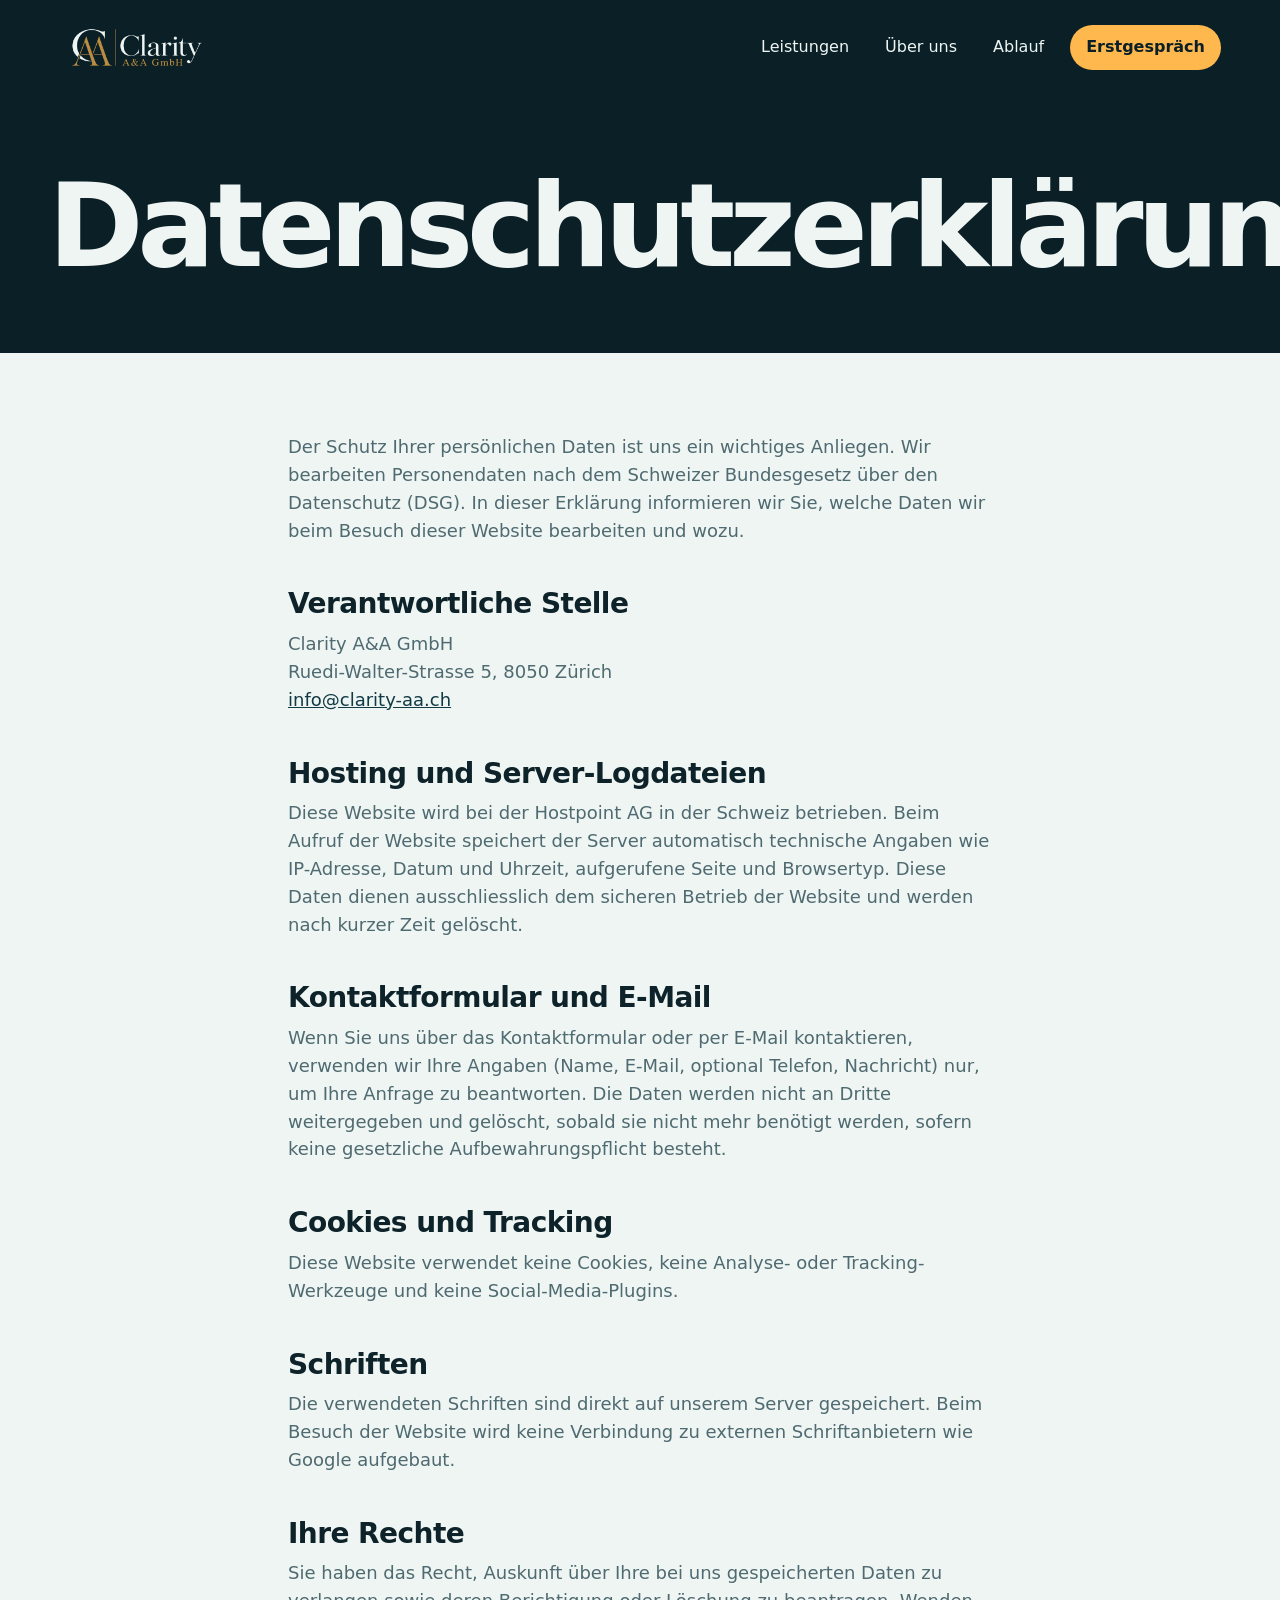
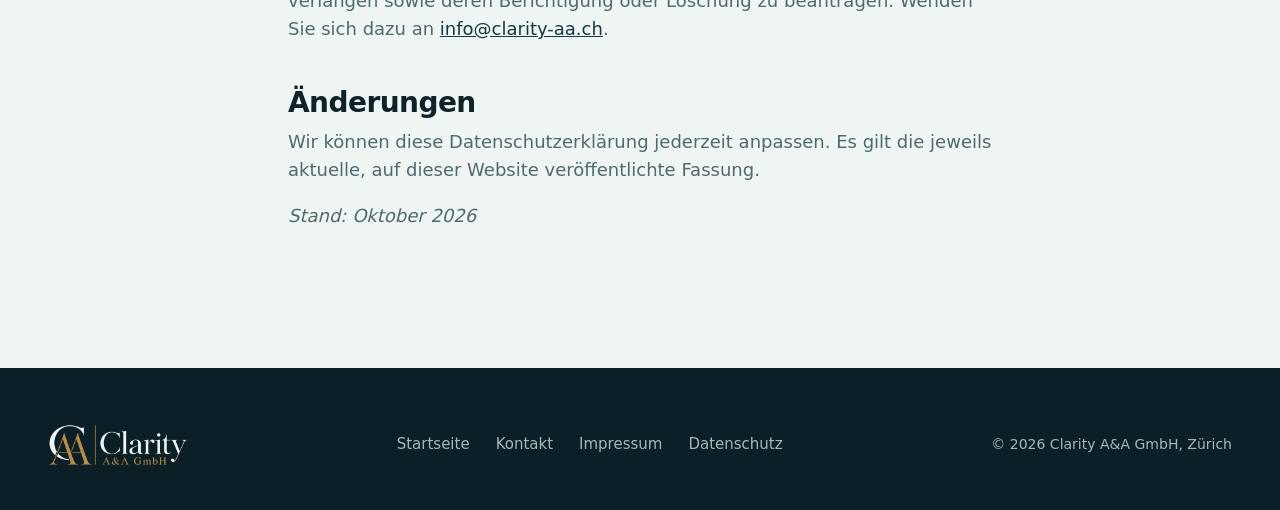
==== datenschutz.html @ 24b1e66f "Neues ausgefallenes Design: Tiefsee, Gletscher und Föhnlicht, Riesen-Schriftzug, Fokus-Scrollen Co-A" ====
<!doctype html>
<html lang="de-CH">
<head>
  <meta charset="utf-8">
  <meta name="viewport" content="width=device-width, initial-scale=1">
  <title>Datenschutz – Clarity A&amp;A GmbH</title>
  <meta name="robots" content="noindex">
  <link rel="icon" type="image/png" href="assets/favicon.png">
  <script>
    (function(){if('scrollRestoration' in history)history.scrollRestoration='manual';if(location.hash)return;
      var d=document.documentElement,user=false,until=Date.now()+9000;
      function top(){if(user||Date.now()>until)return;if(window.scrollY||window.scrollX){var b=d.style.scrollBehavior;d.style.scrollBehavior='auto';window.scrollTo(0,0);d.style.scrollBehavior=b;}}
      ['wheel','touchstart','keydown','pointerdown','mousedown'].forEach(function(e){addEventListener(e,function(){user=true;},{passive:true,capture:true});});
      addEventListener('scroll',top,{passive:true});addEventListener('DOMContentLoaded',top);addEventListener('load',top);addEventListener('pageshow',top);top();var iv=setInterval(function(){if(user||Date.now()>until)clearInterval(iv);else top();},120);})();
  </script>
  <link rel="stylesheet" href="styles.css?v=11">
</head>
<body>

<header class="site-header">
  <div class="header-bar">
    <a href="index.html" class="brand" aria-label="Clarity A&amp;A GmbH – zur Startseite">
      <img src="assets/logo-light.png" alt="Clarity A&amp;A GmbH" class="brand-light" width="900" height="269">
      <img src="assets/logo-dark.png" alt="" class="brand-dark" width="900" height="269" aria-hidden="true">
    </a>
    <nav id="nav" class="nav">
      <a href="index.html#leistungen">Leistungen</a>
      <a href="index.html#ueber-uns">Über uns</a>
      <a href="index.html#ablauf">Ablauf</a>
      <a href="index.html#kontakt" class="nav-cta">Erstgespräch</a>
    </nav>
    <button class="nav-toggle" aria-expanded="false" aria-controls="nav" aria-label="Menü öffnen"><span></span><span></span></button>
  </div>
</header>

<main>
  <section class="page-hero">
    <div class="wrap">
      <h1>Datenschutzerklärung</h1>
    </div>
  </section>

  <section class="legal">
    <div class="wrap">
      <p>Der Schutz Ihrer persönlichen Daten ist uns ein wichtiges Anliegen. Wir bearbeiten Personendaten nach dem Schweizer Bundesgesetz über den Datenschutz (DSG). In dieser Erklärung informieren wir Sie, welche Daten wir beim Besuch dieser Website bearbeiten und wozu.</p>

      <h2>Verantwortliche Stelle</h2>
      <p>
        Clarity A&amp;A GmbH<br>
        Ruedi-Walter-Strasse 5, 8050 Zürich<br>
        <a href="mailto:info@clarity-aa.ch">info@clarity-aa.ch</a>
      </p>

      <h2>Hosting und Server-Logdateien</h2>
      <p>Diese Website wird bei der Hostpoint AG in der Schweiz betrieben. Beim Aufruf der Website speichert der Server automatisch technische Angaben wie IP-Adresse, Datum und Uhrzeit, aufgerufene Seite und Browsertyp. Diese Daten dienen ausschliesslich dem sicheren Betrieb der Website und werden nach kurzer Zeit gelöscht.</p>

      <h2>Kontaktformular und E-Mail</h2>
      <p>Wenn Sie uns über das Kontaktformular oder per E-Mail kontaktieren, verwenden wir Ihre Angaben (Name, E-Mail, optional Telefon, Nachricht) nur, um Ihre Anfrage zu beantworten. Die Daten werden nicht an Dritte weitergegeben und gelöscht, sobald sie nicht mehr benötigt werden, sofern keine gesetzliche Aufbewahrungspflicht besteht.</p>

      <h2>Cookies und Tracking</h2>
      <p>Diese Website verwendet keine Cookies, keine Analyse- oder Tracking-Werkzeuge und keine Social-Media-Plugins.</p>

      <h2>Schriften</h2>
      <p>Die verwendeten Schriften sind direkt auf unserem Server gespeichert. Beim Besuch der Website wird keine Verbindung zu externen Schriftanbietern wie Google aufgebaut.</p>

      <h2>Ihre Rechte</h2>
      <p>Sie haben das Recht, Auskunft über Ihre bei uns gespeicherten Daten zu verlangen sowie deren Berichtigung oder Löschung zu beantragen. Wenden Sie sich dazu an <a href="mailto:info@clarity-aa.ch">info@clarity-aa.ch</a>.</p>

      <h2>Änderungen</h2>
      <p>Wir können diese Datenschutzerklärung jederzeit anpassen. Es gilt die jeweils aktuelle, auf dieser Website veröffentlichte Fassung.</p>
      <p><em>Stand: Oktober 2026</em></p>
    </div>
  </section>
</main>

<footer class="site-footer">
  <div class="wrap footer-inner">
    <img src="assets/logo-light.png" alt="Clarity A&amp;A GmbH" class="footer-logo" width="900" height="269" loading="lazy">
    <nav class="footer-nav">
      <a href="index.html">Startseite</a>
      <a href="index.html#kontakt">Kontakt</a>
      <a href="impressum.html">Impressum</a>
      <a href="datenschutz.html">Datenschutz</a>
    </nav>
    <p class="copyright">© <span id="year">2026</span> Clarity A&amp;A GmbH, Zürich</p>
  </div>
</footer>
<script src="script.js?v=11" defer></script>
</body>
</html>
---- styles.css ----
/* ============ Clarity A&A GmbH – „Aus Nebel wird Klarheit“ ============ */

@font-face {
  font-family: "Bricolage";
  src: url("assets/fonts/bricolage.woff2") format("woff2-variations"), url("assets/fonts/bricolage.woff2") format("woff2");
  font-weight: 200 800; font-stretch: 75% 100%; font-display: swap;
}

:root {
  --abyss: #0a1f26;     /* Seegrund */
  --petrol: #123a44;
  --glacier: #bee3da;   /* Gletscherwasser */
  --mist: #dcefea;
  --ice: #eef5f3;
  --amber: #ffb84d;     /* Föhnlicht */
  --ink: #0e2329;
  --muted: #4f6a70;
  --on-dark: #eef5f3;
  --on-dark-muted: #9fbcb8;
  --line-dark: rgba(190, 227, 218, .18);
  --line-light: rgba(14, 35, 41, .14);

  --font: "Bricolage", system-ui, -apple-system, "Segoe UI", Roboto, sans-serif;
  --wrap: 1280px;
  --gutter: clamp(18px, 4vw, 48px);
  --ease: cubic-bezier(.2,.7,.2,1);
}

*, *::before, *::after { box-sizing: border-box; }
html { scroll-behavior: smooth; -webkit-text-size-adjust: 100%; scroll-padding-top: 90px; }
body {
  margin: 0; font-family: var(--font); font-size: 18px; line-height: 1.55;
  font-variation-settings: "opsz" 18;
  color: var(--ink); background: var(--abyss);
  -webkit-font-smoothing: antialiased; overflow-x: hidden;
}
img { max-width: 100%; height: auto; display: block; }
a { color: inherit; }
h1, h2, h3 { margin: 0; font-weight: 600; letter-spacing: -0.035em; line-height: .98; font-variation-settings: "opsz" 96; }
p { margin: 0 0 1em; }
::selection { background: var(--amber); color: var(--abyss); }
:focus-visible { outline: 2px solid var(--amber); outline-offset: 3px; border-radius: 4px; }
.wrap { max-width: var(--wrap); margin: 0 auto; padding: 0 var(--gutter); }

/* ---------- Buttons ---------- */
.btn {
  display: inline-flex; align-items: center; justify-content: center;
  min-height: 54px; padding: 0 28px;
  font: 600 17px/1 var(--font); letter-spacing: -0.01em;
  text-decoration: none; white-space: nowrap;
  border: 1.5px solid transparent; border-radius: 999px; cursor: pointer;
  transition: background .25s, color .25s, border-color .25s, transform .25s var(--ease);
}
.btn:active { transform: scale(.97); }
.btn-amber { background: var(--amber); color: var(--abyss); }
.btn-amber:hover { background: #ffc978; }
.btn-ghost { border-color: var(--line-dark); color: var(--on-dark); }
.btn-ghost:hover { border-color: var(--glacier); }
.btn-dark { background: var(--abyss); color: var(--on-dark); }
.btn-dark:hover { background: var(--petrol); }

/* ---------- Header ---------- */
.site-header { position: fixed; top: 14px; left: 0; right: 0; z-index: 50; padding: 0 var(--gutter); pointer-events: none; }
.header-bar {
  pointer-events: auto; max-width: calc(var(--wrap) - 2 * var(--gutter) + 28px); margin: 0 auto;
  display: flex; align-items: center; justify-content: space-between; gap: 24px;
  padding: 10px 10px 10px 22px; border-radius: 999px; border: 1px solid transparent;
  transition: background .35s var(--ease), border-color .35s, backdrop-filter .35s;
}
.brand { display: block; width: 132px; flex-shrink: 0; }
.brand img { width: 100%; }
.brand-dark { display: none; }
.nav { display: flex; align-items: center; gap: 4px; }
.nav a { font-size: 16px; font-weight: 500; text-decoration: none; color: var(--on-dark); padding: 10px 16px; border-radius: 999px; transition: background .25s; }
.nav a:hover { background: rgba(190,227,218,.1); }
.nav .nav-cta { background: var(--amber); color: var(--abyss); margin-left: 6px; font-weight: 600; }
.nav .nav-cta:hover { background: #ffc978; }
.site-header.scrolled .header-bar {
  background: rgba(10,31,38,.72); border-color: var(--line-dark);
  -webkit-backdrop-filter: blur(16px) saturate(1.3); backdrop-filter: blur(16px) saturate(1.3);
}
.nav-toggle { display: none; width: 46px; height: 46px; border-radius: 50%; border: 0; background: rgba(190,227,218,.12); cursor: pointer; padding: 0 13px; position: relative; z-index: 60; }
.nav-toggle span { display: block; height: 1.5px; background: var(--on-dark); margin: 6px 0; transition: transform .3s var(--ease); }

/* ---------- Hero ---------- */
.hero {
  position: relative; min-height: 100vh; min-height: 100svh; overflow: hidden;
  background:
    radial-gradient(ellipse 60% 50% at 70% 35%, rgba(31,107,115,.55), transparent 70%),
    radial-gradient(ellipse 50% 40% at 15% 90%, rgba(255,184,77,.10), transparent 70%),
    var(--abyss);
  color: var(--on-dark);
  display: flex;
}
.hero-inner {
  position: relative; z-index: 1; width: 100%; max-width: var(--wrap); margin: 0 auto;
  padding: 130px var(--gutter) 48px;
  display: grid; grid-template-rows: auto 1fr auto; gap: 24px;
}
.hero-kicker { margin: 0; font-size: 17px; color: var(--glacier); font-weight: 500; }
.hero-word {
  align-self: center;
  font-size: clamp(84px, 21.5vw, 330px);
  font-weight: 700; line-height: .82; letter-spacing: -0.055em;
  font-variation-settings: "opsz" 96, "wdth" 100;
  color: var(--ice);
  margin-left: -0.04em;
  transition: font-variation-settings 2.4s var(--ease), letter-spacing 2.4s var(--ease), opacity 1.6s var(--ease);
}
html.js:not(.fog-done) .hero-word { font-variation-settings: "opsz" 96, "wdth" 75; letter-spacing: .02em; opacity: .55; }
.hero-word .dot { color: var(--amber); }
.hero-foot { display: flex; align-items: flex-end; justify-content: space-between; gap: 32px; flex-wrap: wrap; }
.hero-lead { margin: 0; max-width: 28em; font-size: clamp(18px, 1.6vw, 21px); color: var(--on-dark-muted); }
.hero-actions { display: flex; gap: 12px; flex-wrap: wrap; }
.hero-hint {
  position: absolute; left: 50%; bottom: 18px; transform: translateX(-50%);
  margin: 0; font-size: 13px; color: var(--on-dark-muted); opacity: .7; white-space: nowrap;
}
@media (hover: none) { .hero-hint { display: none; } }

/* ---------- Leistungen im Fokus ---------- */
.focus { background: var(--abyss); color: var(--on-dark); padding: clamp(90px, 12vw, 160px) 0 clamp(60px, 8vw, 110px); border-top: 1px solid var(--line-dark); }
.focus-grid { display: grid; grid-template-columns: .8fr 1.2fr; gap: clamp(40px, 6vw, 100px); align-items: start; }
.focus-intro { position: sticky; top: 130px; }
.focus-intro h2 { font-size: clamp(40px, 4.6vw, 64px); margin-bottom: 22px; }
.focus-intro p { color: var(--on-dark-muted); max-width: 22em; margin-bottom: 32px; }
.focus-list { list-style: none; margin: 0; padding: 0; }
.focus-list li {
  --f: 1;
  padding: clamp(22px, 4.5vh, 48px) 0;
  border-bottom: 1px solid var(--line-dark);
  filter: blur(calc((1 - var(--f)) * 7px));
  opacity: calc(.22 + var(--f) * .78);
  will-change: filter, opacity;
}
.focus-list li:first-child { border-top: 1px solid var(--line-dark); }
.focus-list h3 {
  font-size: clamp(46px, 7.4vw, 112px); line-height: .92; letter-spacing: -0.05em;
  font-variation-settings: "opsz" 96, "wdth" calc(80 + var(--f) * 20);
  color: var(--ice);
}
.focus-list p { margin: 18px 0 0; max-width: 34em; color: var(--glacier); font-size: 18px; }

/* ---------- Haltung ---------- */
.stance { background: var(--ice); padding: clamp(90px, 12vw, 170px) 0; }
.stance-text {
  font-size: clamp(36px, 5.6vw, 84px); line-height: 1; letter-spacing: -0.04em; font-weight: 600;
  font-variation-settings: "opsz" 96; max-width: 15em; margin: 0 0 clamp(60px, 8vw, 110px); color: var(--ink);
}
.stance-grid { display: grid; grid-template-columns: repeat(4, 1fr); gap: 32px; }
.stance-grid > div { border-top: 2px solid var(--ink); padding-top: 22px; }
.stance-grid h3 { font-size: 26px; letter-spacing: -0.02em; margin-bottom: 10px; }
.stance-grid p { color: var(--muted); font-size: 16px; margin: 0; }

/* ---------- Ablauf ---------- */
.steps-sec { background: var(--mist); padding: clamp(90px, 11vw, 150px) 0; }
.steps-sec h2 { font-size: clamp(40px, 5vw, 70px); margin-bottom: clamp(50px, 6vw, 80px); max-width: 12em; }
.steps { list-style: none; margin: 0; padding: 0; display: grid; grid-template-columns: repeat(4, 1fr); gap: 28px; }
.step-no {
  display: block; font-size: clamp(90px, 10vw, 150px); line-height: .8; font-weight: 700; letter-spacing: -0.06em;
  font-variation-settings: "opsz" 96, "wdth" 75;
  color: transparent; -webkit-text-stroke: 1.5px var(--petrol);
  margin-bottom: 26px;
}
.steps li:last-child .step-no { color: var(--petrol); -webkit-text-stroke: 0; }
.steps h3 { font-size: 26px; letter-spacing: -0.02em; margin-bottom: 10px; }
.steps p { color: var(--muted); font-size: 16px; margin: 0; }

/* ---------- Kontakt ---------- */
.contact { background: var(--amber); padding: clamp(90px, 11vw, 150px) 0; color: var(--abyss); }
.contact-grid { display: grid; grid-template-columns: .9fr 1.1fr; gap: clamp(40px, 7vw, 110px); }
.contact-grid > * { min-width: 0; }
.contact h2 { font-size: clamp(42px, 5.4vw, 78px); margin-bottom: 22px; }
.contact-info > p { font-size: 20px; }
.contact-list { margin: 44px 0 0; display: grid; gap: 24px; }
.contact-list dt { font-size: 15px; opacity: .7; margin-bottom: 2px; }
.contact-list dd { margin: 0; font-size: 24px; font-weight: 500; letter-spacing: -0.015em; }
.contact-list a { text-decoration: underline; text-decoration-thickness: 1.5px; text-underline-offset: 5px; }

.contact-form { display: grid; gap: 22px; align-content: start; }
.field-row { display: grid; grid-template-columns: 1fr 1fr; gap: 22px; }
.field-row > * { min-width: 0; }
.contact-form label { display: grid; gap: 6px; font-size: 15px; font-weight: 500; }
.contact-form label em { font-style: normal; opacity: .6; font-weight: 400; }
.contact-form input, .contact-form select, .contact-form textarea {
  font: 400 18px/1.4 var(--font); color: var(--abyss); width: 100%;
  padding: 12px 0; background: transparent;
  border: 0; border-bottom: 1.5px solid rgba(10,31,38,.45); border-radius: 0;
  transition: border-color .2s;
}
.contact-form textarea { resize: vertical; min-height: 120px; }
.contact-form select { appearance: none; -webkit-appearance: none; background: transparent url("data:image/svg+xml,%3Csvg xmlns='http://www.w3.org/2000/svg' width='12' height='8'%3E%3Cpath d='M1 1l5 5 5-5' fill='none' stroke='%230a1f26' stroke-width='1.6'/%3E%3C/svg%3E") right 4px center no-repeat; padding-right: 26px; cursor: pointer; }
.contact-form input:focus, .contact-form select:focus, .contact-form textarea:focus { outline: none; border-bottom-color: var(--abyss); border-bottom-width: 2.5px; }
.contact-form .consent { display: flex; gap: 12px; align-items: flex-start; font-weight: 400; }
.contact-form .consent input { width: 20px; height: 20px; margin: 1px 0 0; accent-color: var(--abyss); flex-shrink: 0; }
.contact-form .btn { justify-self: start; }
.hp { position: absolute !important; left: -9999px !important; width: 1px; height: 1px; overflow: hidden; }
.form-status { margin: 0; font-size: 16px; min-height: 1.4em; font-weight: 500; }
.form-status a { color: inherit; }

/* ---------- Footer ---------- */
.site-footer { background: var(--abyss); color: var(--on-dark-muted); padding: 56px 0 44px; }
.footer-inner { display: grid; grid-template-columns: auto 1fr auto; align-items: center; gap: 32px; }
.footer-logo { width: 140px; }
.footer-nav { display: flex; flex-wrap: wrap; gap: 6px 26px; justify-content: center; }
.footer-nav a { font-size: 15px; text-decoration: none; }
.footer-nav a:hover { color: var(--ice); }
.copyright { margin: 0; font-size: 14px; }

/* ---------- Unterseiten ---------- */
.page-hero { background: var(--abyss); color: var(--on-dark); padding: 170px 0 70px; }
.page-hero h1 { font-size: clamp(54px, 9vw, 130px); letter-spacing: -0.055em; font-weight: 700; }
.legal { background: var(--ice); padding: 80px 0 120px; }
.legal .wrap { max-width: 800px; }
.legal h2 { font-size: 28px; letter-spacing: -0.02em; margin: 46px 0 12px; }
.legal h2:first-child { margin-top: 0; }
.legal p, .legal li { color: var(--muted); }
.legal a { color: var(--petrol); }

/* ---------- Responsive ---------- */
@media (max-width: 980px) {
  .focus-grid, .contact-grid { grid-template-columns: 1fr; }
  .focus-intro { position: static; }
  .stance-grid, .steps { grid-template-columns: 1fr 1fr; row-gap: 44px; }
  .footer-inner { grid-template-columns: 1fr; justify-items: start; }
  .footer-nav { justify-content: flex-start; }
}
@media (max-width: 760px) {
  body { font-size: 17px; }
  .site-header { top: 10px; padding: 0 10px; }
  .header-bar { padding: 8px 8px 8px 18px; }
  .brand { width: 112px; }
  .nav-toggle { display: block; }
  .nav {
    position: fixed; inset: 0; z-index: 55; flex-direction: column; justify-content: center; gap: 6px;
    background: var(--abyss); opacity: 0; visibility: hidden; transition: opacity .3s var(--ease), visibility .3s;
  }
  .nav a { font-size: 34px; font-weight: 600; letter-spacing: -0.03em; padding: 10px 24px; }
  .nav .nav-cta { font-size: 19px; margin: 18px 0 0; }
  body.nav-open .nav { opacity: 1; visibility: visible; }
  body.nav-open { overflow: hidden; }
  body.nav-open .nav-toggle span:first-child { transform: translateY(3.75px) rotate(45deg); }
  body.nav-open .nav-toggle span:last-child { transform: translateY(-3.75px) rotate(-45deg); }
  .hero-inner { padding-top: 110px; }
  .hero-word { font-size: 25.5vw; }
  .hero-actions, .hero-actions .btn { width: 100%; }
  .stance-grid, .steps, .field-row { grid-template-columns: 1fr; }
  .contact-form .btn { justify-self: stretch; }
}

/* ============ Nebel → Klarheit ============ */
.fog-blur, .fog-intro-canvas { display: none; }
html.js:not(.fog-skip) .fog-blur {
  display: block; position: fixed; inset: 0; z-index: 200; pointer-events: none;
  background: rgba(190, 227, 218, .14);
  -webkit-backdrop-filter: blur(16px) saturate(.7);
  backdrop-filter: blur(16px) saturate(.7);
  will-change: opacity, backdrop-filter;
  transition: opacity 3.2s cubic-bezier(.45,0,.2,1) .2s, -webkit-backdrop-filter 3.2s cubic-bezier(.45,0,.2,1), backdrop-filter 3.2s cubic-bezier(.45,0,.2,1);
  animation: fog-failsafe .8s ease 10s forwards;
}
html.js:not(.fog-skip) .fog-intro-canvas {
  display: block; position: fixed; inset: 0; width: 100%; height: 100%; z-index: 201; pointer-events: none;
  will-change: opacity;
  transition: opacity 2.8s cubic-bezier(.45,0,.2,1);
  animation: fog-failsafe .8s ease 10s forwards;
}
html.fog-clearing .fog-intro-canvas { opacity: 0; }
html.fog-clearing .fog-blur { opacity: 0; -webkit-backdrop-filter: blur(0px) saturate(1); backdrop-filter: blur(0px) saturate(1); }
html.fog-fast .fog-intro-canvas { transition-duration: .9s; }
html.fog-fast .fog-blur { transition-duration: 1s; transition-delay: 0s; }
@keyframes fog-failsafe { to { opacity: 0; visibility: hidden; } }
.fog-hero-canvas { position: absolute; inset: 0; width: 100%; height: 100%; pointer-events: none; z-index: 0; }

@media (prefers-reduced-motion: reduce) {
  html { scroll-behavior: auto; }
  *, *::before, *::after { transition-duration: 0s !important; }
  .focus-list li { filter: none !important; opacity: 1 !important; }
}
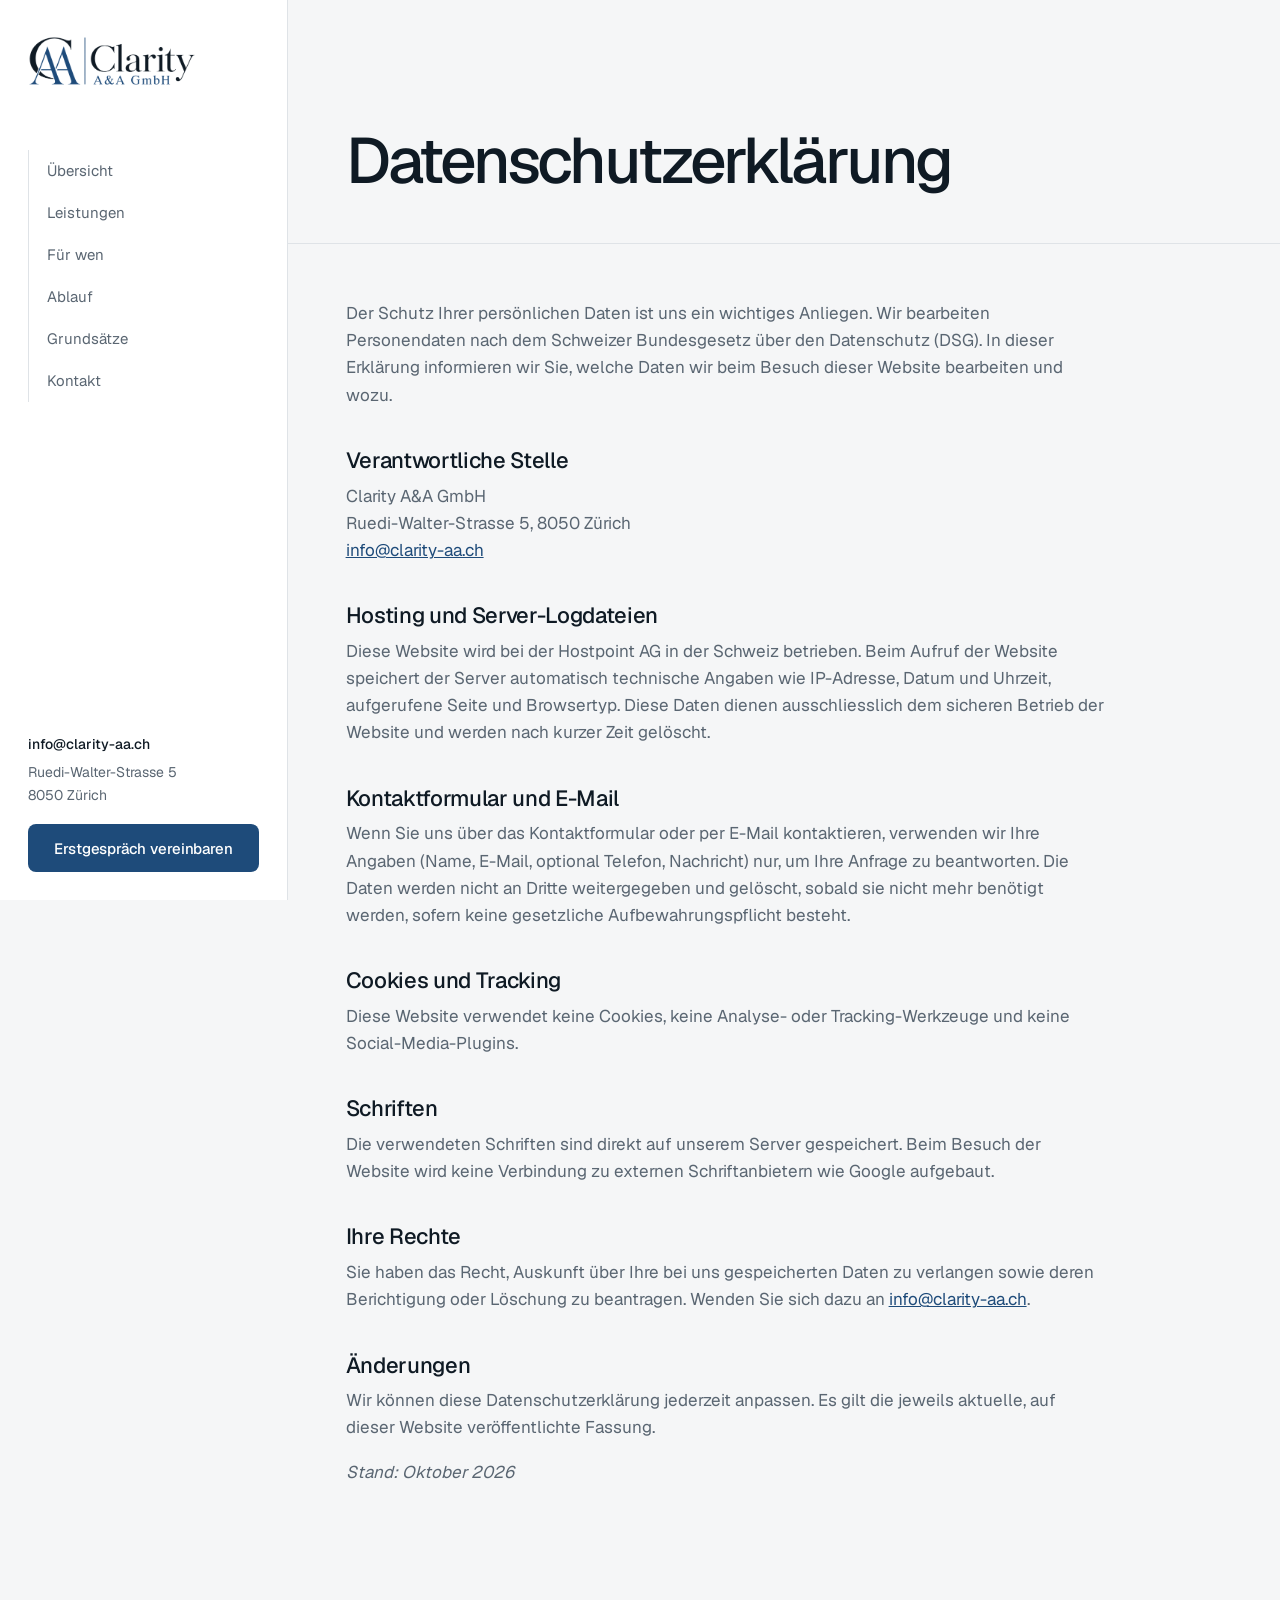
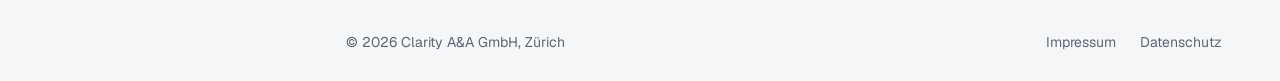
==== commit 01816b9c: "Seriöses Redesign: Dossier-Layout mit Seitenleiste, Leistungsregister, Marineblau Co-Authored-By: Cl" ====
--- a/datenschutz.html
+++ b/datenschutz.html
@@ -5,6 +5,7 @@
   <meta name="viewport" content="width=device-width, initial-scale=1">
   <title>Datenschutz – Clarity A&amp;A GmbH</title>
   <meta name="robots" content="noindex">
+  <link rel="preload" href="assets/fonts/geist.woff2" as="font" type="font/woff2" crossorigin>
   <link rel="icon" type="image/png" href="assets/favicon.png">
   <script>
     (function(){if('scrollRestoration' in history)history.scrollRestoration='manual';if(location.hash)return;
@@ -13,29 +14,33 @@
       ['wheel','touchstart','keydown','pointerdown','mousedown'].forEach(function(e){addEventListener(e,function(){user=true;},{passive:true,capture:true});});
       addEventListener('scroll',top,{passive:true});addEventListener('DOMContentLoaded',top);addEventListener('load',top);addEventListener('pageshow',top);top();var iv=setInterval(function(){if(user||Date.now()>until)clearInterval(iv);else top();},120);})();
   </script>
-  <link rel="stylesheet" href="styles.css?v=11">
+  <link rel="stylesheet" href="styles.css?v=12">
 </head>
 <body>
 
-<header class="site-header">
-  <div class="header-bar">
-    <a href="index.html" class="brand" aria-label="Clarity A&amp;A GmbH – zur Startseite">
-      <img src="assets/logo-light.png" alt="Clarity A&amp;A GmbH" class="brand-light" width="900" height="269">
-      <img src="assets/logo-dark.png" alt="" class="brand-dark" width="900" height="269" aria-hidden="true">
-    </a>
-    <nav id="nav" class="nav">
-      <a href="index.html#leistungen">Leistungen</a>
-      <a href="index.html#ueber-uns">Über uns</a>
-      <a href="index.html#ablauf">Ablauf</a>
-      <a href="index.html#kontakt" class="nav-cta">Erstgespräch</a>
-    </nav>
-    <button class="nav-toggle" aria-expanded="false" aria-controls="nav" aria-label="Menü öffnen"><span></span><span></span></button>
+<aside class="rail">
+  <a href="index.html" class="rail-brand" aria-label="Clarity A&amp;A GmbH – zur Startseite">
+    <img src="assets/logo-dark.png" alt="Clarity A&amp;A GmbH" width="900" height="269">
+  </a>
+  <button class="nav-toggle" aria-expanded="false" aria-controls="nav" aria-label="Menü öffnen"><span></span><span></span></button>
+  <nav id="nav" class="rail-nav" aria-label="Inhalt">
+    <a href="index.html">Übersicht</a>
+    <a href="index.html#leistungen">Leistungen</a>
+    <a href="index.html#kunden">Für wen</a>
+    <a href="index.html#ablauf">Ablauf</a>
+    <a href="index.html#grundsaetze">Grundsätze</a>
+    <a href="index.html#kontakt">Kontakt</a>
+  </nav>
+  <div class="rail-contact">
+    <a href="mailto:info@clarity-aa.ch" class="rail-mail">info@clarity-aa.ch</a>
+    <p>Ruedi-Walter-Strasse 5<br>8050 Zürich</p>
+    <a href="index.html#kontakt" class="btn btn-primary btn-block">Erstgespräch vereinbaren</a>
   </div>
-</header>
+</aside>
 
-<main>
+<main class="content">
   <section class="page-hero">
-    <div class="wrap">
+    <div>
       <h1>Datenschutzerklärung</h1>
     </div>
   </section>
@@ -71,20 +76,14 @@
       <p><em>Stand: Oktober 2026</em></p>
     </div>
   </section>
-</main>
-
-<footer class="site-footer">
-  <div class="wrap footer-inner">
-    <img src="assets/logo-light.png" alt="Clarity A&amp;A GmbH" class="footer-logo" width="900" height="269" loading="lazy">
-    <nav class="footer-nav">
-      <a href="index.html">Startseite</a>
-      <a href="index.html#kontakt">Kontakt</a>
+  <footer class="site-footer">
+    <p>© <span id="year">2026</span> Clarity A&amp;A GmbH, Zürich</p>
+    <nav>
       <a href="impressum.html">Impressum</a>
       <a href="datenschutz.html">Datenschutz</a>
     </nav>
-    <p class="copyright">© <span id="year">2026</span> Clarity A&amp;A GmbH, Zürich</p>
-  </div>
-</footer>
-<script src="script.js?v=11" defer></script>
+  </footer>
+</main>
+<script src="script.js?v=12" defer></script>
 </body>
 </html>
--- a/styles.css
+++ b/styles.css
@@ -1,268 +1,297 @@
-/* ============ Clarity A&A GmbH – „Aus Nebel wird Klarheit“ ============ */
+/* ============ Clarity A&A GmbH ============ */
 
 @font-face {
-  font-family: "Bricolage";
-  src: url("assets/fonts/bricolage.woff2") format("woff2-variations"), url("assets/fonts/bricolage.woff2") format("woff2");
-  font-weight: 200 800; font-stretch: 75% 100%; font-display: swap;
+  font-family: "Geist";
+  src: url("assets/fonts/geist.woff2") format("woff2-variations"), url("assets/fonts/geist.woff2") format("woff2");
+  font-weight: 100 900; font-display: swap;
 }
 
 :root {
-  --abyss: #0a1f26;     /* Seegrund */
-  --petrol: #123a44;
-  --glacier: #bee3da;   /* Gletscherwasser */
-  --mist: #dcefea;
-  --ice: #eef5f3;
-  --amber: #ffb84d;     /* Föhnlicht */
-  --ink: #0e2329;
-  --muted: #4f6a70;
-  --on-dark: #eef5f3;
-  --on-dark-muted: #9fbcb8;
-  --line-dark: rgba(190, 227, 218, .18);
-  --line-light: rgba(14, 35, 41, .14);
-
-  --font: "Bricolage", system-ui, -apple-system, "Segoe UI", Roboto, sans-serif;
-  --wrap: 1280px;
-  --gutter: clamp(18px, 4vw, 48px);
+  --bg: #f5f6f7;
+  --surface: #ffffff;
+  --ink: #0f1a24;
+  --muted: #5a6672;
+  --line: #dfe3e7;
+  --navy: #1e4b7a;
+  --navy-deep: #163a5f;
+  --navy-soft: #e8eef5;
+
+  --font: "Geist", system-ui, -apple-system, "Segoe UI", Roboto, sans-serif;
+  --rail: 288px;
+  --pad: clamp(20px, 4.5vw, 72px);
   --ease: cubic-bezier(.2,.7,.2,1);
 }
 
 *, *::before, *::after { box-sizing: border-box; }
-html { scroll-behavior: smooth; -webkit-text-size-adjust: 100%; scroll-padding-top: 90px; }
+html { scroll-behavior: smooth; -webkit-text-size-adjust: 100%; }
 body {
-  margin: 0; font-family: var(--font); font-size: 18px; line-height: 1.55;
-  font-variation-settings: "opsz" 18;
-  color: var(--ink); background: var(--abyss);
+  margin: 0; font-family: var(--font); font-size: 17px; line-height: 1.6;
+  color: var(--ink); background: var(--bg);
   -webkit-font-smoothing: antialiased; overflow-x: hidden;
 }
 img { max-width: 100%; height: auto; display: block; }
 a { color: inherit; }
-h1, h2, h3 { margin: 0; font-weight: 600; letter-spacing: -0.035em; line-height: .98; font-variation-settings: "opsz" 96; }
+h1, h2, h3 { margin: 0; font-weight: 500; letter-spacing: -0.03em; line-height: 1.08; }
 p { margin: 0 0 1em; }
-::selection { background: var(--amber); color: var(--abyss); }
-:focus-visible { outline: 2px solid var(--amber); outline-offset: 3px; border-radius: 4px; }
-.wrap { max-width: var(--wrap); margin: 0 auto; padding: 0 var(--gutter); }
+::selection { background: var(--navy); color: #fff; }
+:focus-visible { outline: 2px solid var(--navy); outline-offset: 3px; border-radius: 4px; }
 
 /* ---------- Buttons ---------- */
 .btn {
   display: inline-flex; align-items: center; justify-content: center;
-  min-height: 54px; padding: 0 28px;
-  font: 600 17px/1 var(--font); letter-spacing: -0.01em;
+  min-height: 48px; padding: 0 22px;
+  font: 500 15px/1 var(--font); letter-spacing: -0.005em;
   text-decoration: none; white-space: nowrap;
-  border: 1.5px solid transparent; border-radius: 999px; cursor: pointer;
-  transition: background .25s, color .25s, border-color .25s, transform .25s var(--ease);
-}
-.btn:active { transform: scale(.97); }
-.btn-amber { background: var(--amber); color: var(--abyss); }
-.btn-amber:hover { background: #ffc978; }
-.btn-ghost { border-color: var(--line-dark); color: var(--on-dark); }
-.btn-ghost:hover { border-color: var(--glacier); }
-.btn-dark { background: var(--abyss); color: var(--on-dark); }
-.btn-dark:hover { background: var(--petrol); }
-
-/* ---------- Header ---------- */
-.site-header { position: fixed; top: 14px; left: 0; right: 0; z-index: 50; padding: 0 var(--gutter); pointer-events: none; }
-.header-bar {
-  pointer-events: auto; max-width: calc(var(--wrap) - 2 * var(--gutter) + 28px); margin: 0 auto;
-  display: flex; align-items: center; justify-content: space-between; gap: 24px;
-  padding: 10px 10px 10px 22px; border-radius: 999px; border: 1px solid transparent;
-  transition: background .35s var(--ease), border-color .35s, backdrop-filter .35s;
-}
-.brand { display: block; width: 132px; flex-shrink: 0; }
-.brand img { width: 100%; }
-.brand-dark { display: none; }
-.nav { display: flex; align-items: center; gap: 4px; }
-.nav a { font-size: 16px; font-weight: 500; text-decoration: none; color: var(--on-dark); padding: 10px 16px; border-radius: 999px; transition: background .25s; }
-.nav a:hover { background: rgba(190,227,218,.1); }
-.nav .nav-cta { background: var(--amber); color: var(--abyss); margin-left: 6px; font-weight: 600; }
-.nav .nav-cta:hover { background: #ffc978; }
-.site-header.scrolled .header-bar {
-  background: rgba(10,31,38,.72); border-color: var(--line-dark);
-  -webkit-backdrop-filter: blur(16px) saturate(1.3); backdrop-filter: blur(16px) saturate(1.3);
-}
-.nav-toggle { display: none; width: 46px; height: 46px; border-radius: 50%; border: 0; background: rgba(190,227,218,.12); cursor: pointer; padding: 0 13px; position: relative; z-index: 60; }
-.nav-toggle span { display: block; height: 1.5px; background: var(--on-dark); margin: 6px 0; transition: transform .3s var(--ease); }
-
-/* ---------- Hero ---------- */
+  border: 1px solid transparent; border-radius: 8px; cursor: pointer;
+  transition: background .2s, border-color .2s, color .2s;
+}
+.btn-primary { background: var(--navy); color: #fff; }
+.btn-primary:hover { background: var(--navy-deep); }
+.btn-quiet { border-color: var(--line); color: var(--ink); background: var(--surface); }
+.btn-quiet:hover { border-color: var(--ink); }
+.btn-block { width: 100%; }
+
+/* ---------- Seitenleiste ---------- */
+.rail {
+  position: fixed; inset: 0 auto 0 0; width: var(--rail); z-index: 40;
+  display: flex; flex-direction: column;
+  padding: 36px 28px 28px;
+  background: var(--surface); border-right: 1px solid var(--line);
+}
+.rail-brand { display: block; width: 168px; }
+.rail-nav { display: flex; flex-direction: column; margin-top: 64px; }
+.rail-nav a {
+  position: relative; display: block;
+  padding: 9px 0 9px 18px; font-size: 15px; color: var(--muted); text-decoration: none;
+  border-left: 1px solid var(--line);
+  transition: color .2s, border-color .2s;
+}
+.rail-nav a:hover { color: var(--ink); }
+.rail-nav a.active { color: var(--ink); font-weight: 500; border-left: 2px solid var(--navy); padding-left: 17px; }
+.rail-contact { margin-top: auto; font-size: 14px; color: var(--muted); }
+.rail-contact p { margin: 6px 0 18px; }
+.rail-mail { color: var(--ink); text-decoration: none; font-weight: 500; }
+.rail-mail:hover { color: var(--navy); }
+.nav-toggle { display: none; }
+
+/* ---------- Inhalt ---------- */
+.content { margin-left: var(--rail); }
+.block { padding: clamp(72px, 9vw, 120px) var(--pad); border-top: 1px solid var(--line); }
+.block-head { display: grid; grid-template-columns: minmax(0, 1fr) minmax(0, 1fr); gap: 32px; align-items: end; margin-bottom: clamp(36px, 5vw, 56px); }
+.block-head h2 { font-size: clamp(32px, 3.4vw, 48px); }
+.block-head p { margin: 0; color: var(--muted); max-width: 30em; }
+
+/* Übersicht */
 .hero {
-  position: relative; min-height: 100vh; min-height: 100svh; overflow: hidden;
-  background:
-    radial-gradient(ellipse 60% 50% at 70% 35%, rgba(31,107,115,.55), transparent 70%),
-    radial-gradient(ellipse 50% 40% at 15% 90%, rgba(255,184,77,.10), transparent 70%),
-    var(--abyss);
-  color: var(--on-dark);
-  display: flex;
-}
-.hero-inner {
-  position: relative; z-index: 1; width: 100%; max-width: var(--wrap); margin: 0 auto;
-  padding: 130px var(--gutter) 48px;
-  display: grid; grid-template-rows: auto 1fr auto; gap: 24px;
-}
-.hero-kicker { margin: 0; font-size: 17px; color: var(--glacier); font-weight: 500; }
-.hero-word {
-  align-self: center;
-  font-size: clamp(84px, 21.5vw, 330px);
-  font-weight: 700; line-height: .82; letter-spacing: -0.055em;
-  font-variation-settings: "opsz" 96, "wdth" 100;
-  color: var(--ice);
-  margin-left: -0.04em;
-  transition: font-variation-settings 2.4s var(--ease), letter-spacing 2.4s var(--ease), opacity 1.6s var(--ease);
-}
-html.js:not(.fog-done) .hero-word { font-variation-settings: "opsz" 96, "wdth" 75; letter-spacing: .02em; opacity: .55; }
-.hero-word .dot { color: var(--amber); }
-.hero-foot { display: flex; align-items: flex-end; justify-content: space-between; gap: 32px; flex-wrap: wrap; }
-.hero-lead { margin: 0; max-width: 28em; font-size: clamp(18px, 1.6vw, 21px); color: var(--on-dark-muted); }
-.hero-actions { display: flex; gap: 12px; flex-wrap: wrap; }
-.hero-hint {
-  position: absolute; left: 50%; bottom: 18px; transform: translateX(-50%);
-  margin: 0; font-size: 13px; color: var(--on-dark-muted); opacity: .7; white-space: nowrap;
-}
-@media (hover: none) { .hero-hint { display: none; } }
-
-/* ---------- Leistungen im Fokus ---------- */
-.focus { background: var(--abyss); color: var(--on-dark); padding: clamp(90px, 12vw, 160px) 0 clamp(60px, 8vw, 110px); border-top: 1px solid var(--line-dark); }
-.focus-grid { display: grid; grid-template-columns: .8fr 1.2fr; gap: clamp(40px, 6vw, 100px); align-items: start; }
-.focus-intro { position: sticky; top: 130px; }
-.focus-intro h2 { font-size: clamp(40px, 4.6vw, 64px); margin-bottom: 22px; }
-.focus-intro p { color: var(--on-dark-muted); max-width: 22em; margin-bottom: 32px; }
-.focus-list { list-style: none; margin: 0; padding: 0; }
-.focus-list li {
-  --f: 1;
-  padding: clamp(22px, 4.5vh, 48px) 0;
-  border-bottom: 1px solid var(--line-dark);
-  filter: blur(calc((1 - var(--f)) * 7px));
-  opacity: calc(.22 + var(--f) * .78);
-  will-change: filter, opacity;
-}
-.focus-list li:first-child { border-top: 1px solid var(--line-dark); }
-.focus-list h3 {
-  font-size: clamp(46px, 7.4vw, 112px); line-height: .92; letter-spacing: -0.05em;
-  font-variation-settings: "opsz" 96, "wdth" calc(80 + var(--f) * 20);
-  color: var(--ice);
-}
-.focus-list p { margin: 18px 0 0; max-width: 34em; color: var(--glacier); font-size: 18px; }
-
-/* ---------- Haltung ---------- */
-.stance { background: var(--ice); padding: clamp(90px, 12vw, 170px) 0; }
-.stance-text {
-  font-size: clamp(36px, 5.6vw, 84px); line-height: 1; letter-spacing: -0.04em; font-weight: 600;
-  font-variation-settings: "opsz" 96; max-width: 15em; margin: 0 0 clamp(60px, 8vw, 110px); color: var(--ink);
-}
-.stance-grid { display: grid; grid-template-columns: repeat(4, 1fr); gap: 32px; }
-.stance-grid > div { border-top: 2px solid var(--ink); padding-top: 22px; }
-.stance-grid h3 { font-size: 26px; letter-spacing: -0.02em; margin-bottom: 10px; }
-.stance-grid p { color: var(--muted); font-size: 16px; margin: 0; }
-
-/* ---------- Ablauf ---------- */
-.steps-sec { background: var(--mist); padding: clamp(90px, 11vw, 150px) 0; }
-.steps-sec h2 { font-size: clamp(40px, 5vw, 70px); margin-bottom: clamp(50px, 6vw, 80px); max-width: 12em; }
-.steps { list-style: none; margin: 0; padding: 0; display: grid; grid-template-columns: repeat(4, 1fr); gap: 28px; }
-.step-no {
-  display: block; font-size: clamp(90px, 10vw, 150px); line-height: .8; font-weight: 700; letter-spacing: -0.06em;
-  font-variation-settings: "opsz" 96, "wdth" 75;
-  color: transparent; -webkit-text-stroke: 1.5px var(--petrol);
-  margin-bottom: 26px;
-}
-.steps li:last-child .step-no { color: var(--petrol); -webkit-text-stroke: 0; }
-.steps h3 { font-size: 26px; letter-spacing: -0.02em; margin-bottom: 10px; }
-.steps p { color: var(--muted); font-size: 16px; margin: 0; }
-
-/* ---------- Kontakt ---------- */
-.contact { background: var(--amber); padding: clamp(90px, 11vw, 150px) 0; color: var(--abyss); }
-.contact-grid { display: grid; grid-template-columns: .9fr 1.1fr; gap: clamp(40px, 7vw, 110px); }
+  min-height: 100vh; min-height: 100svh;
+  display: grid; grid-template-rows: 1fr auto;
+  padding: clamp(80px, 12vh, 140px) var(--pad) 0;
+}
+.hero-main { align-self: center; max-width: 980px; padding-bottom: 64px; }
+.hero h1 { font-size: clamp(42px, 5.8vw, 88px); letter-spacing: -0.045em; line-height: 1.02; margin-bottom: 32px; text-wrap: balance; }
+.lead { font-size: clamp(18px, 1.5vw, 21px); color: var(--muted); max-width: 34em; margin-bottom: 36px; }
+.hero-actions { display: flex; flex-wrap: wrap; gap: 10px; }
+
+.facts {
+  display: grid; grid-template-columns: repeat(4, 1fr); margin: 0 calc(var(--pad) * -1);
+  border-top: 1px solid var(--line); background: var(--surface);
+}
+.facts > div { padding: 24px var(--pad) 26px; border-right: 1px solid var(--line); }
+.facts > div:first-child { padding-left: var(--pad); }
+.facts > div:not(:first-child) { padding-left: 28px; }
+.facts > div:last-child { border-right: 0; }
+.facts dt { font-size: 13px; color: var(--muted); margin-bottom: 4px; }
+.facts dd { margin: 0; font-size: 16px; font-weight: 500; font-variant-numeric: tabular-nums; }
+
+/* Leistungen: Register */
+.register {
+  display: grid; grid-template-columns: minmax(220px, 340px) 1fr;
+  background: var(--surface); border: 1px solid var(--line); border-radius: 14px; overflow: hidden;
+}
+.register-index { display: flex; flex-direction: column; border-right: 1px solid var(--line); padding: 10px; }
+.register-index button {
+  all: unset; box-sizing: border-box; cursor: pointer;
+  display: flex; align-items: center; justify-content: space-between; gap: 12px;
+  padding: 15px 16px; border-radius: 8px;
+  font-size: 16px; color: var(--muted);
+  transition: background .2s, color .2s;
+}
+.register-index button::after { content: ""; width: 7px; height: 7px; border-top: 1.5px solid currentColor; border-right: 1.5px solid currentColor; transform: rotate(45deg); opacity: 0; transition: opacity .2s, transform .2s; }
+.register-index button:hover { color: var(--ink); background: var(--bg); }
+.register-index button[aria-selected="true"] { color: var(--navy); background: var(--navy-soft); font-weight: 500; }
+.register-index button[aria-selected="true"]::after { opacity: 1; }
+.register-index button:focus-visible { outline: 2px solid var(--navy); outline-offset: -2px; }
+
+.register-panels { position: relative; padding: clamp(28px, 4vw, 52px); min-height: 380px; }
+.panel h3 { font-size: clamp(26px, 2.4vw, 34px); margin-bottom: 16px; }
+.panel > p { color: var(--muted); max-width: 36em; margin-bottom: 28px; }
+.panel ul { list-style: none; margin: 0; padding: 0; display: grid; grid-template-columns: 1fr 1fr; gap: 0 32px; max-width: 720px; }
+.panel li { position: relative; padding: 13px 0 13px 28px; border-top: 1px solid var(--line); font-size: 16px; }
+.panel li::before {
+  content: ""; position: absolute; left: 2px; top: 19px; width: 12px; height: 7px;
+  border-left: 1.5px solid var(--navy); border-bottom: 1.5px solid var(--navy); transform: rotate(-45deg);
+}
+html.js .register .panel[hidden] { display: none; }
+html.js .register .panel.enter { animation: panel-in .35s var(--ease); }
+@keyframes panel-in { from { opacity: 0; transform: translateY(6px); } to { opacity: 1; transform: none; } }
+
+/* Für wen */
+.audiences { display: grid; grid-template-columns: repeat(4, 1fr); border-top: 1px solid var(--ink); }
+.audiences > div { padding: 24px 24px 8px 0; }
+.audiences > div + div { padding-left: 24px; border-left: 1px solid var(--line); }
+.audiences h3 { font-size: 20px; letter-spacing: -0.015em; margin-bottom: 10px; }
+.audiences p { color: var(--muted); font-size: 15px; margin: 0; }
+
+/* Ablauf */
+.timeline { list-style: none; margin: 0; padding: 0; display: grid; grid-template-columns: repeat(4, 1fr); position: relative; }
+.timeline::before { content: ""; position: absolute; left: 0; right: 0; top: 17px; height: 1px; background: var(--line); }
+.timeline li { position: relative; padding-right: 28px; }
+.tl-no {
+  position: relative; display: inline-flex; align-items: center; justify-content: center;
+  width: 35px; height: 35px; border-radius: 50%;
+  background: var(--surface); border: 1px solid var(--navy); color: var(--navy);
+  font-size: 14px; font-weight: 500; margin-bottom: 24px;
+}
+.timeline li:last-child .tl-no { background: var(--navy); color: #fff; }
+.timeline h3 { font-size: 20px; letter-spacing: -0.015em; margin-bottom: 8px; }
+.timeline p { color: var(--muted); font-size: 15px; margin: 0; }
+
+/* Grundsätze */
+.principles { display: grid; grid-template-columns: repeat(2, 1fr); gap: 1px; background: var(--line); border: 1px solid var(--line); border-radius: 14px; overflow: hidden; }
+.principles > div { background: var(--surface); padding: clamp(24px, 3vw, 36px); }
+.principles h3 { font-size: 20px; letter-spacing: -0.015em; margin-bottom: 8px; }
+.principles p { color: var(--muted); font-size: 15px; margin: 0; max-width: 30em; }
+
+/* Kontakt */
+.contact { background: var(--ink); color: #fff; border-top: 0; }
+.contact-grid { display: grid; grid-template-columns: .85fr 1.15fr; gap: clamp(40px, 6vw, 96px); }
 .contact-grid > * { min-width: 0; }
-.contact h2 { font-size: clamp(42px, 5.4vw, 78px); margin-bottom: 22px; }
-.contact-info > p { font-size: 20px; }
-.contact-list { margin: 44px 0 0; display: grid; gap: 24px; }
-.contact-list dt { font-size: 15px; opacity: .7; margin-bottom: 2px; }
-.contact-list dd { margin: 0; font-size: 24px; font-weight: 500; letter-spacing: -0.015em; }
-.contact-list a { text-decoration: underline; text-decoration-thickness: 1.5px; text-underline-offset: 5px; }
-
-.contact-form { display: grid; gap: 22px; align-content: start; }
-.field-row { display: grid; grid-template-columns: 1fr 1fr; gap: 22px; }
+.contact h2 { font-size: clamp(32px, 3.4vw, 48px); margin-bottom: 18px; }
+.contact-info > p { color: #aeb8c2; max-width: 26em; }
+.contact-list { margin: 36px 0 0; display: grid; gap: 18px; }
+.contact-list dt { font-size: 13px; color: #8a96a2; margin-bottom: 2px; }
+.contact-list dd { margin: 0; font-size: 17px; }
+.contact-list a { text-decoration: underline; text-decoration-color: rgba(255,255,255,.35); text-underline-offset: 4px; }
+.contact-list a:hover { text-decoration-color: #fff; }
+
+.contact-form { display: grid; gap: 18px; }
+.field-row { display: grid; grid-template-columns: 1fr 1fr; gap: 18px; }
 .field-row > * { min-width: 0; }
-.contact-form label { display: grid; gap: 6px; font-size: 15px; font-weight: 500; }
-.contact-form label em { font-style: normal; opacity: .6; font-weight: 400; }
+.contact-form label { display: grid; gap: 7px; font-size: 14px; color: #c7d0d8; }
+.contact-form label em { font-style: normal; color: #8a96a2; }
 .contact-form input, .contact-form select, .contact-form textarea {
-  font: 400 18px/1.4 var(--font); color: var(--abyss); width: 100%;
-  padding: 12px 0; background: transparent;
-  border: 0; border-bottom: 1.5px solid rgba(10,31,38,.45); border-radius: 0;
-  transition: border-color .2s;
-}
-.contact-form textarea { resize: vertical; min-height: 120px; }
-.contact-form select { appearance: none; -webkit-appearance: none; background: transparent url("data:image/svg+xml,%3Csvg xmlns='http://www.w3.org/2000/svg' width='12' height='8'%3E%3Cpath d='M1 1l5 5 5-5' fill='none' stroke='%230a1f26' stroke-width='1.6'/%3E%3C/svg%3E") right 4px center no-repeat; padding-right: 26px; cursor: pointer; }
-.contact-form input:focus, .contact-form select:focus, .contact-form textarea:focus { outline: none; border-bottom-color: var(--abyss); border-bottom-width: 2.5px; }
-.contact-form .consent { display: flex; gap: 12px; align-items: flex-start; font-weight: 400; }
-.contact-form .consent input { width: 20px; height: 20px; margin: 1px 0 0; accent-color: var(--abyss); flex-shrink: 0; }
-.contact-form .btn { justify-self: start; }
+  font: 400 16px/1.45 var(--font); color: #fff; width: 100%;
+  padding: 12px 14px; background: rgba(255,255,255,.04);
+  border: 1px solid rgba(255,255,255,.16); border-radius: 8px;
+  transition: border-color .2s, background .2s;
+}
+.contact-form select { appearance: none; -webkit-appearance: none; background: rgba(255,255,255,.04) url("data:image/svg+xml,%3Csvg xmlns='http://www.w3.org/2000/svg' width='12' height='8'%3E%3Cpath d='M1 1l5 5 5-5' fill='none' stroke='%23c7d0d8' stroke-width='1.5'/%3E%3C/svg%3E") right 14px center no-repeat; padding-right: 38px; }
+.contact-form select option { color: var(--ink); }
+.contact-form textarea { resize: vertical; min-height: 130px; }
+.contact-form input:focus, .contact-form select:focus, .contact-form textarea:focus { outline: none; border-color: #8fb1d6; background-color: rgba(255,255,255,.07); }
+.contact-form .consent { display: flex; gap: 12px; align-items: flex-start; }
+.contact-form .consent input { width: 18px; height: 18px; margin: 2px 0 0; padding: 0; accent-color: #8fb1d6; flex-shrink: 0; }
+.contact-form .consent a { color: #fff; }
+.contact-form .btn { justify-self: start; background: #fff; color: var(--ink); }
+.contact-form .btn:hover { background: var(--navy-soft); }
 .hp { position: absolute !important; left: -9999px !important; width: 1px; height: 1px; overflow: hidden; }
-.form-status { margin: 0; font-size: 16px; min-height: 1.4em; font-weight: 500; }
+.form-status { margin: 0; font-size: 15px; min-height: 1.4em; }
+.form-status.ok { color: #9fd3b0; }
+.form-status.err { color: #f2a99b; }
 .form-status a { color: inherit; }
 
-/* ---------- Footer ---------- */
-.site-footer { background: var(--abyss); color: var(--on-dark-muted); padding: 56px 0 44px; }
-.footer-inner { display: grid; grid-template-columns: auto 1fr auto; align-items: center; gap: 32px; }
-.footer-logo { width: 140px; }
-.footer-nav { display: flex; flex-wrap: wrap; gap: 6px 26px; justify-content: center; }
-.footer-nav a { font-size: 15px; text-decoration: none; }
-.footer-nav a:hover { color: var(--ice); }
-.copyright { margin: 0; font-size: 14px; }
+.site-footer {
+  display: flex; justify-content: space-between; align-items: center; gap: 16px; flex-wrap: wrap;
+  padding: 28px var(--pad); font-size: 14px; color: var(--muted);
+}
+.site-footer p { margin: 0; }
+.site-footer nav { display: flex; gap: 24px; }
+.site-footer a { text-decoration: none; }
+.site-footer a:hover { color: var(--ink); }
 
 /* ---------- Unterseiten ---------- */
-.page-hero { background: var(--abyss); color: var(--on-dark); padding: 170px 0 70px; }
-.page-hero h1 { font-size: clamp(54px, 9vw, 130px); letter-spacing: -0.055em; font-weight: 700; }
-.legal { background: var(--ice); padding: 80px 0 120px; }
-.legal .wrap { max-width: 800px; }
-.legal h2 { font-size: 28px; letter-spacing: -0.02em; margin: 46px 0 12px; }
+.page-hero { padding: clamp(90px, 14vh, 150px) var(--pad) 48px; border-bottom: 1px solid var(--line); }
+.page-hero h1 { font-size: clamp(40px, 5vw, 72px); letter-spacing: -0.045em; }
+.legal { padding: 56px var(--pad) 100px; }
+.legal .wrap { max-width: 760px; }
+.legal h2 { font-size: 22px; letter-spacing: -0.015em; margin: 40px 0 10px; }
 .legal h2:first-child { margin-top: 0; }
 .legal p, .legal li { color: var(--muted); }
-.legal a { color: var(--petrol); }
+.legal a { color: var(--navy); }
 
 /* ---------- Responsive ---------- */
-@media (max-width: 980px) {
-  .focus-grid, .contact-grid { grid-template-columns: 1fr; }
-  .focus-intro { position: static; }
-  .stance-grid, .steps { grid-template-columns: 1fr 1fr; row-gap: 44px; }
-  .footer-inner { grid-template-columns: 1fr; justify-items: start; }
-  .footer-nav { justify-content: flex-start; }
-}
-@media (max-width: 760px) {
-  body { font-size: 17px; }
-  .site-header { top: 10px; padding: 0 10px; }
-  .header-bar { padding: 8px 8px 8px 18px; }
-  .brand { width: 112px; }
-  .nav-toggle { display: block; }
-  .nav {
-    position: fixed; inset: 0; z-index: 55; flex-direction: column; justify-content: center; gap: 6px;
-    background: var(--abyss); opacity: 0; visibility: hidden; transition: opacity .3s var(--ease), visibility .3s;
+@media (max-width: 1180px) {
+  .audiences { grid-template-columns: 1fr 1fr; }
+  .audiences > div:nth-child(3) { border-left: 0; padding-left: 0; }
+  .audiences > div:nth-child(n+3) { border-top: 1px solid var(--line); margin-top: 16px; }
+  .facts { grid-template-columns: 1fr 1fr; }
+  .facts > div:nth-child(2) { border-right: 0; }
+  .facts > div:nth-child(3) { padding-left: var(--pad); }
+  .facts > div:nth-child(n+3) { border-top: 1px solid var(--line); }
+}
+
+@media (max-width: 960px) {
+  :root { --rail: 0px; }
+  .rail {
+    inset: 0 0 auto 0; width: auto; height: 64px; flex-direction: row; align-items: center; justify-content: space-between;
+    padding: 0 16px 0 20px; border-right: 0; border-bottom: 1px solid var(--line);
+    background: rgba(255,255,255,.9); -webkit-backdrop-filter: blur(12px); backdrop-filter: blur(12px);
   }
-  .nav a { font-size: 34px; font-weight: 600; letter-spacing: -0.03em; padding: 10px 24px; }
-  .nav .nav-cta { font-size: 19px; margin: 18px 0 0; }
-  body.nav-open .nav { opacity: 1; visibility: visible; }
+  .rail-brand { width: 128px; }
+  .rail-contact { display: none; }
+  .nav-toggle { display: block; width: 44px; height: 44px; border: 0; background: none; cursor: pointer; padding: 0 11px; position: relative; z-index: 60; }
+  .nav-toggle span { display: block; height: 1.5px; background: var(--ink); margin: 6px 0; transition: transform .3s var(--ease); }
+  .rail-nav {
+    position: fixed; top: 64px; left: 0; right: 0; bottom: 0; margin: 0; padding: 24px 20px;
+    background: var(--surface); opacity: 0; visibility: hidden; transition: opacity .25s, visibility .25s;
+  }
+  .rail-nav a { font-size: 24px; padding: 14px 0 14px 18px; letter-spacing: -0.02em; }
+  .rail-nav a.active { padding-left: 17px; }
+  body.nav-open .rail-nav { opacity: 1; visibility: visible; }
   body.nav-open { overflow: hidden; }
   body.nav-open .nav-toggle span:first-child { transform: translateY(3.75px) rotate(45deg); }
   body.nav-open .nav-toggle span:last-child { transform: translateY(-3.75px) rotate(-45deg); }
-  .hero-inner { padding-top: 110px; }
-  .hero-word { font-size: 25.5vw; }
-  .hero-actions, .hero-actions .btn { width: 100%; }
-  .stance-grid, .steps, .field-row { grid-template-columns: 1fr; }
-  .contact-form .btn { justify-self: stretch; }
-}
-
-/* ============ Nebel → Klarheit ============ */
+  .hero { padding-top: 120px; }
+  .block-head { grid-template-columns: 1fr; gap: 12px; }
+  .contact-grid { grid-template-columns: 1fr; }
+  .timeline { grid-template-columns: 1fr 1fr; row-gap: 40px; }
+  .timeline::before { display: none; }
+  html { scroll-padding-top: 72px; }
+}
+
+@media (max-width: 680px) {
+  body { font-size: 16px; }
+  /* Register wird zur übersichtlichen Liste: alle Leistungen untereinander */
+  .register { grid-template-columns: 1fr; }
+  .register-index { display: none; }
+  .register-panels { padding: 0; min-height: 0; }
+  html.js .register .panel[hidden] { display: block; }
+  .panel { padding: 26px 22px; border-top: 1px solid var(--line); }
+  .panel:first-child { border-top: 0; }
+  .panel ul { grid-template-columns: 1fr; }
+  .facts, .audiences, .timeline, .principles, .field-row { grid-template-columns: 1fr; }
+  .facts > div, .facts > div:not(:first-child), .facts > div:nth-child(3) { padding: 16px var(--pad); border-right: 0; border-top: 1px solid var(--line); }
+  .facts > div:first-child { border-top: 0; }
+  .audiences > div, .audiences > div + div { padding: 20px 0; border-left: 0; margin: 0; }
+  .audiences > div + div { border-top: 1px solid var(--line); }
+  .hero-actions .btn, .contact-form .btn { width: 100%; }
+}
+
+/* ============ Nebel → Klarheit (Intro) ============ */
 .fog-blur, .fog-intro-canvas { display: none; }
 html.js:not(.fog-skip) .fog-blur {
   display: block; position: fixed; inset: 0; z-index: 200; pointer-events: none;
-  background: rgba(190, 227, 218, .14);
-  -webkit-backdrop-filter: blur(16px) saturate(.7);
-  backdrop-filter: blur(16px) saturate(.7);
+  background: rgba(245, 246, 247, .3);
+  -webkit-backdrop-filter: blur(14px) saturate(.6);
+  backdrop-filter: blur(14px) saturate(.6);
   will-change: opacity, backdrop-filter;
-  transition: opacity 3.2s cubic-bezier(.45,0,.2,1) .2s, -webkit-backdrop-filter 3.2s cubic-bezier(.45,0,.2,1), backdrop-filter 3.2s cubic-bezier(.45,0,.2,1);
+  transition: opacity 3s cubic-bezier(.45,0,.2,1) .2s, -webkit-backdrop-filter 3s cubic-bezier(.45,0,.2,1), backdrop-filter 3s cubic-bezier(.45,0,.2,1);
   animation: fog-failsafe .8s ease 10s forwards;
 }
 html.js:not(.fog-skip) .fog-intro-canvas {
   display: block; position: fixed; inset: 0; width: 100%; height: 100%; z-index: 201; pointer-events: none;
   will-change: opacity;
-  transition: opacity 2.8s cubic-bezier(.45,0,.2,1);
+  transition: opacity 2.6s cubic-bezier(.45,0,.2,1);
   animation: fog-failsafe .8s ease 10s forwards;
 }
 html.fog-clearing .fog-intro-canvas { opacity: 0; }
@@ -270,10 +299,8 @@
 html.fog-fast .fog-intro-canvas { transition-duration: .9s; }
 html.fog-fast .fog-blur { transition-duration: 1s; transition-delay: 0s; }
 @keyframes fog-failsafe { to { opacity: 0; visibility: hidden; } }
-.fog-hero-canvas { position: absolute; inset: 0; width: 100%; height: 100%; pointer-events: none; z-index: 0; }
 
 @media (prefers-reduced-motion: reduce) {
   html { scroll-behavior: auto; }
-  *, *::before, *::after { transition-duration: 0s !important; }
-  .focus-list li { filter: none !important; opacity: 1 !important; }
-}
+  *, *::before, *::after { transition-duration: 0s !important; animation-duration: 0s !important; }
+}
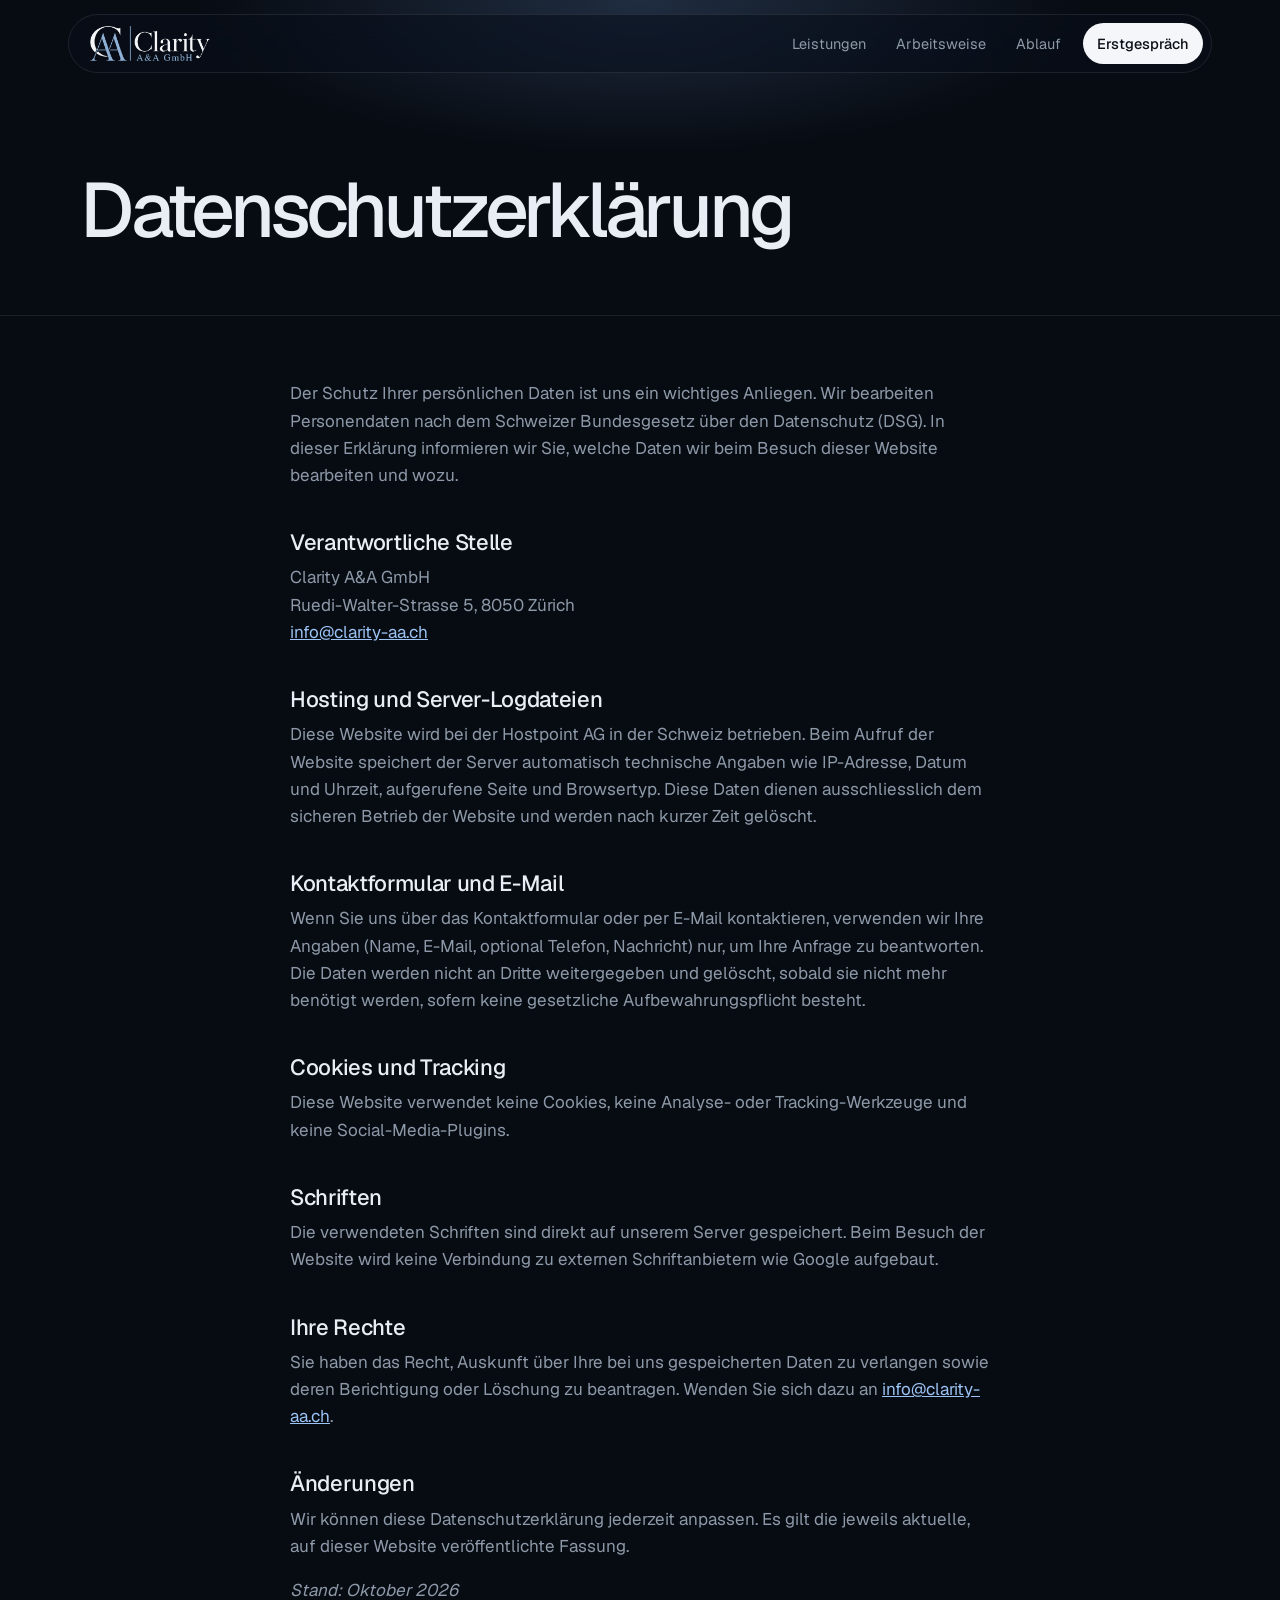
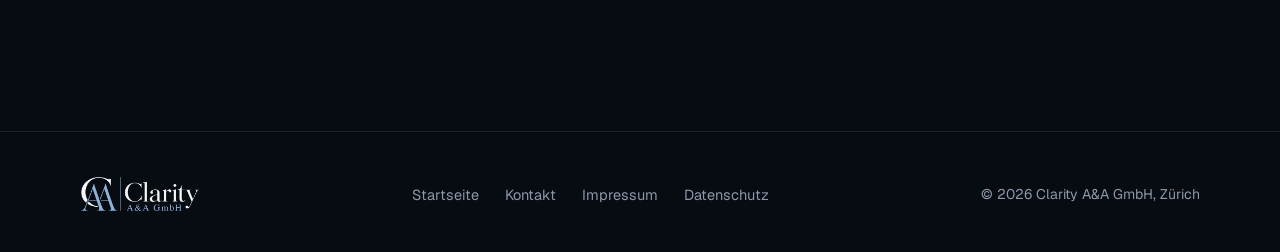
==== commit 00cafc24: "Elegantes dunkles Design mit Nebel-Intro, Glas-Oberflächen und moderner Abschluss-Karte Co-Authored-" ====
--- a/datenschutz.html
+++ b/datenschutz.html
@@ -14,33 +14,28 @@
       ['wheel','touchstart','keydown','pointerdown','mousedown'].forEach(function(e){addEventListener(e,function(){user=true;},{passive:true,capture:true});});
       addEventListener('scroll',top,{passive:true});addEventListener('DOMContentLoaded',top);addEventListener('load',top);addEventListener('pageshow',top);top();var iv=setInterval(function(){if(user||Date.now()>until)clearInterval(iv);else top();},120);})();
   </script>
-  <link rel="stylesheet" href="styles.css?v=12">
+  <link rel="stylesheet" href="styles.css?v=13">
 </head>
 <body>
 
-<aside class="rail">
-  <a href="index.html" class="rail-brand" aria-label="Clarity A&amp;A GmbH – zur Startseite">
-    <img src="assets/logo-dark.png" alt="Clarity A&amp;A GmbH" width="900" height="269">
-  </a>
-  <button class="nav-toggle" aria-expanded="false" aria-controls="nav" aria-label="Menü öffnen"><span></span><span></span></button>
-  <nav id="nav" class="rail-nav" aria-label="Inhalt">
-    <a href="index.html">Übersicht</a>
-    <a href="index.html#leistungen">Leistungen</a>
-    <a href="index.html#kunden">Für wen</a>
-    <a href="index.html#ablauf">Ablauf</a>
-    <a href="index.html#grundsaetze">Grundsätze</a>
-    <a href="index.html#kontakt">Kontakt</a>
-  </nav>
-  <div class="rail-contact">
-    <a href="mailto:info@clarity-aa.ch" class="rail-mail">info@clarity-aa.ch</a>
-    <p>Ruedi-Walter-Strasse 5<br>8050 Zürich</p>
-    <a href="index.html#kontakt" class="btn btn-primary btn-block">Erstgespräch vereinbaren</a>
+<header class="site-header">
+  <div class="header-bar">
+    <a href="index.html" class="brand" aria-label="Clarity A&amp;A GmbH – zur Startseite">
+      <img src="assets/logo-light.png" alt="Clarity A&amp;A GmbH" width="900" height="269">
+    </a>
+    <nav id="nav" class="nav">
+      <a href="index.html#leistungen">Leistungen</a>
+      <a href="index.html#digital">Arbeitsweise</a>
+      <a href="index.html#ablauf">Ablauf</a>
+      <a href="index.html#kontakt" class="nav-cta">Erstgespräch</a>
+    </nav>
+    <button class="nav-toggle" aria-expanded="false" aria-controls="nav" aria-label="Menü öffnen"><span></span><span></span></button>
   </div>
-</aside>
+</header>
 
-<main class="content">
+<main>
   <section class="page-hero">
-    <div>
+    <div class="wrap">
       <h1>Datenschutzerklärung</h1>
     </div>
   </section>
@@ -76,14 +71,20 @@
       <p><em>Stand: Oktober 2026</em></p>
     </div>
   </section>
-  <footer class="site-footer">
-    <p>© <span id="year">2026</span> Clarity A&amp;A GmbH, Zürich</p>
-    <nav>
+</main>
+
+<footer class="site-footer">
+  <div class="wrap footer-inner">
+    <img src="assets/logo-light.png" alt="Clarity A&amp;A GmbH" class="footer-logo" width="900" height="269" loading="lazy">
+    <nav class="footer-nav">
+      <a href="index.html">Startseite</a>
+      <a href="index.html#kontakt">Kontakt</a>
       <a href="impressum.html">Impressum</a>
       <a href="datenschutz.html">Datenschutz</a>
     </nav>
-  </footer>
-</main>
-<script src="script.js?v=12" defer></script>
+    <p class="copyright">© <span id="year">2026</span> Clarity A&amp;A GmbH, Zürich</p>
+  </div>
+</footer>
+<script src="script.js?v=13" defer></script>
 </body>
 </html>
--- a/styles.css
+++ b/styles.css
@@ -7,291 +7,357 @@
 }
 
 :root {
-  --bg: #f5f6f7;
-  --surface: #ffffff;
-  --ink: #0f1a24;
-  --muted: #5a6672;
-  --line: #dfe3e7;
-  --navy: #1e4b7a;
-  --navy-deep: #163a5f;
-  --navy-soft: #e8eef5;
+  --bg: #070b12;
+  --bg-2: #0b111b;
+  --glass: rgba(255, 255, 255, .035);
+  --glass-2: rgba(255, 255, 255, .06);
+  --border: rgba(255, 255, 255, .09);
+  --border-2: rgba(255, 255, 255, .16);
+  --text: #e9eef4;
+  --muted: #8d99a8;
+  --ice: #9cc3f5;
+  --ice-2: #cfe1fa;
+  --pearl: #f4f6f9;
 
   --font: "Geist", system-ui, -apple-system, "Segoe UI", Roboto, sans-serif;
-  --rail: 288px;
-  --pad: clamp(20px, 4.5vw, 72px);
+  --wrap: 1200px;
+  --gutter: clamp(18px, 4vw, 40px);
+  --r: 20px;
   --ease: cubic-bezier(.2,.7,.2,1);
 }
 
 *, *::before, *::after { box-sizing: border-box; }
-html { scroll-behavior: smooth; -webkit-text-size-adjust: 100%; }
+html { scroll-behavior: smooth; -webkit-text-size-adjust: 100%; scroll-padding-top: 96px; background: var(--bg); }
 body {
   margin: 0; font-family: var(--font); font-size: 17px; line-height: 1.6;
-  color: var(--ink); background: var(--bg);
+  color: var(--text); background: var(--bg);
   -webkit-font-smoothing: antialiased; overflow-x: hidden;
 }
 img { max-width: 100%; height: auto; display: block; }
 a { color: inherit; }
-h1, h2, h3 { margin: 0; font-weight: 500; letter-spacing: -0.03em; line-height: 1.08; }
+h1, h2, h3 { margin: 0; font-weight: 500; letter-spacing: -0.035em; line-height: 1.06; }
 p { margin: 0 0 1em; }
-::selection { background: var(--navy); color: #fff; }
-:focus-visible { outline: 2px solid var(--navy); outline-offset: 3px; border-radius: 4px; }
+::selection { background: var(--ice); color: var(--bg); }
+:focus-visible { outline: 2px solid var(--ice); outline-offset: 3px; border-radius: 6px; }
+.wrap { max-width: var(--wrap); margin: 0 auto; padding: 0 var(--gutter); }
 
 /* ---------- Buttons ---------- */
 .btn {
   display: inline-flex; align-items: center; justify-content: center;
   min-height: 48px; padding: 0 22px;
-  font: 500 15px/1 var(--font); letter-spacing: -0.005em;
-  text-decoration: none; white-space: nowrap;
-  border: 1px solid transparent; border-radius: 8px; cursor: pointer;
-  transition: background .2s, border-color .2s, color .2s;
-}
-.btn-primary { background: var(--navy); color: #fff; }
-.btn-primary:hover { background: var(--navy-deep); }
-.btn-quiet { border-color: var(--line); color: var(--ink); background: var(--surface); }
-.btn-quiet:hover { border-color: var(--ink); }
-.btn-block { width: 100%; }
-
-/* ---------- Seitenleiste ---------- */
-.rail {
-  position: fixed; inset: 0 auto 0 0; width: var(--rail); z-index: 40;
-  display: flex; flex-direction: column;
-  padding: 36px 28px 28px;
-  background: var(--surface); border-right: 1px solid var(--line);
-}
-.rail-brand { display: block; width: 168px; }
-.rail-nav { display: flex; flex-direction: column; margin-top: 64px; }
-.rail-nav a {
-  position: relative; display: block;
-  padding: 9px 0 9px 18px; font-size: 15px; color: var(--muted); text-decoration: none;
-  border-left: 1px solid var(--line);
-  transition: color .2s, border-color .2s;
-}
-.rail-nav a:hover { color: var(--ink); }
-.rail-nav a.active { color: var(--ink); font-weight: 500; border-left: 2px solid var(--navy); padding-left: 17px; }
-.rail-contact { margin-top: auto; font-size: 14px; color: var(--muted); }
-.rail-contact p { margin: 6px 0 18px; }
-.rail-mail { color: var(--ink); text-decoration: none; font-weight: 500; }
-.rail-mail:hover { color: var(--navy); }
-.nav-toggle { display: none; }
-
-/* ---------- Inhalt ---------- */
-.content { margin-left: var(--rail); }
-.block { padding: clamp(72px, 9vw, 120px) var(--pad); border-top: 1px solid var(--line); }
-.block-head { display: grid; grid-template-columns: minmax(0, 1fr) minmax(0, 1fr); gap: 32px; align-items: end; margin-bottom: clamp(36px, 5vw, 56px); }
-.block-head h2 { font-size: clamp(32px, 3.4vw, 48px); }
-.block-head p { margin: 0; color: var(--muted); max-width: 30em; }
-
-/* Übersicht */
-.hero {
-  min-height: 100vh; min-height: 100svh;
-  display: grid; grid-template-rows: 1fr auto;
-  padding: clamp(80px, 12vh, 140px) var(--pad) 0;
-}
-.hero-main { align-self: center; max-width: 980px; padding-bottom: 64px; }
-.hero h1 { font-size: clamp(42px, 5.8vw, 88px); letter-spacing: -0.045em; line-height: 1.02; margin-bottom: 32px; text-wrap: balance; }
-.lead { font-size: clamp(18px, 1.5vw, 21px); color: var(--muted); max-width: 34em; margin-bottom: 36px; }
-.hero-actions { display: flex; flex-wrap: wrap; gap: 10px; }
-
-.facts {
-  display: grid; grid-template-columns: repeat(4, 1fr); margin: 0 calc(var(--pad) * -1);
-  border-top: 1px solid var(--line); background: var(--surface);
-}
-.facts > div { padding: 24px var(--pad) 26px; border-right: 1px solid var(--line); }
-.facts > div:first-child { padding-left: var(--pad); }
-.facts > div:not(:first-child) { padding-left: 28px; }
-.facts > div:last-child { border-right: 0; }
-.facts dt { font-size: 13px; color: var(--muted); margin-bottom: 4px; }
-.facts dd { margin: 0; font-size: 16px; font-weight: 500; font-variant-numeric: tabular-nums; }
-
-/* Leistungen: Register */
-.register {
-  display: grid; grid-template-columns: minmax(220px, 340px) 1fr;
-  background: var(--surface); border: 1px solid var(--line); border-radius: 14px; overflow: hidden;
-}
-.register-index { display: flex; flex-direction: column; border-right: 1px solid var(--line); padding: 10px; }
-.register-index button {
-  all: unset; box-sizing: border-box; cursor: pointer;
-  display: flex; align-items: center; justify-content: space-between; gap: 12px;
-  padding: 15px 16px; border-radius: 8px;
-  font-size: 16px; color: var(--muted);
-  transition: background .2s, color .2s;
-}
-.register-index button::after { content: ""; width: 7px; height: 7px; border-top: 1.5px solid currentColor; border-right: 1.5px solid currentColor; transform: rotate(45deg); opacity: 0; transition: opacity .2s, transform .2s; }
-.register-index button:hover { color: var(--ink); background: var(--bg); }
-.register-index button[aria-selected="true"] { color: var(--navy); background: var(--navy-soft); font-weight: 500; }
-.register-index button[aria-selected="true"]::after { opacity: 1; }
-.register-index button:focus-visible { outline: 2px solid var(--navy); outline-offset: -2px; }
-
-.register-panels { position: relative; padding: clamp(28px, 4vw, 52px); min-height: 380px; }
-.panel h3 { font-size: clamp(26px, 2.4vw, 34px); margin-bottom: 16px; }
-.panel > p { color: var(--muted); max-width: 36em; margin-bottom: 28px; }
-.panel ul { list-style: none; margin: 0; padding: 0; display: grid; grid-template-columns: 1fr 1fr; gap: 0 32px; max-width: 720px; }
-.panel li { position: relative; padding: 13px 0 13px 28px; border-top: 1px solid var(--line); font-size: 16px; }
-.panel li::before {
-  content: ""; position: absolute; left: 2px; top: 19px; width: 12px; height: 7px;
-  border-left: 1.5px solid var(--navy); border-bottom: 1.5px solid var(--navy); transform: rotate(-45deg);
-}
-html.js .register .panel[hidden] { display: none; }
-html.js .register .panel.enter { animation: panel-in .35s var(--ease); }
-@keyframes panel-in { from { opacity: 0; transform: translateY(6px); } to { opacity: 1; transform: none; } }
-
-/* Für wen */
-.audiences { display: grid; grid-template-columns: repeat(4, 1fr); border-top: 1px solid var(--ink); }
-.audiences > div { padding: 24px 24px 8px 0; }
-.audiences > div + div { padding-left: 24px; border-left: 1px solid var(--line); }
-.audiences h3 { font-size: 20px; letter-spacing: -0.015em; margin-bottom: 10px; }
-.audiences p { color: var(--muted); font-size: 15px; margin: 0; }
+  font: 500 15px/1 var(--font); text-decoration: none; white-space: nowrap;
+  border: 1px solid transparent; border-radius: 999px; cursor: pointer;
+  transition: background .25s, border-color .25s, color .25s, box-shadow .25s;
+}
+.btn-light { background: var(--pearl); color: #0a0f18; box-shadow: 0 0 0 1px rgba(255,255,255,.2), 0 8px 30px -8px rgba(156,195,245,.45); }
+.btn-light:hover { background: #fff; box-shadow: 0 0 0 1px rgba(255,255,255,.4), 0 10px 40px -6px rgba(156,195,245,.65); }
+.btn-glass { background: var(--glass); border-color: var(--border-2); color: var(--text); -webkit-backdrop-filter: blur(10px); backdrop-filter: blur(10px); }
+.btn-glass:hover { background: var(--glass-2); border-color: rgba(255,255,255,.28); }
+
+/* ---------- Header ---------- */
+.site-header { position: fixed; top: 14px; left: 0; right: 0; z-index: 50; padding: 0 var(--gutter); pointer-events: none; }
+.header-bar {
+  pointer-events: auto; max-width: calc(var(--wrap) - 2 * var(--gutter) + 24px); margin: 0 auto;
+  display: flex; align-items: center; justify-content: space-between; gap: 24px;
+  padding: 8px 8px 8px 20px; border-radius: 999px;
+  background: rgba(10, 15, 24, .55); border: 1px solid var(--border);
+  -webkit-backdrop-filter: blur(18px) saturate(1.4); backdrop-filter: blur(18px) saturate(1.4);
+}
+.brand { display: block; width: 122px; flex-shrink: 0; }
+.nav { display: flex; align-items: center; gap: 2px; }
+.nav a { font-size: 14.5px; color: var(--muted); text-decoration: none; padding: 9px 14px; border-radius: 999px; transition: color .2s, background .2s; }
+.nav a:hover { color: var(--text); background: var(--glass-2); }
+.nav .nav-cta { background: var(--pearl); color: #0a0f18; font-weight: 500; margin-left: 6px; }
+.nav .nav-cta:hover { background: #fff; color: #0a0f18; }
+.nav-toggle { display: none; width: 42px; height: 42px; border-radius: 50%; border: 0; background: var(--glass-2); cursor: pointer; padding: 0 12px; position: relative; z-index: 60; }
+.nav-toggle span { display: block; height: 1.5px; background: var(--text); margin: 6px 0; transition: transform .3s var(--ease); }
+
+/* ---------- Hero ---------- */
+.hero { position: relative; overflow: hidden; padding: 168px 0 0; isolation: isolate; }
+.hero-glow {
+  position: absolute; inset: -20% -10% auto; height: 120%; z-index: -2; pointer-events: none;
+  background:
+    radial-gradient(ellipse 45% 35% at 50% 18%, rgba(120,165,230,.30), transparent 70%),
+    radial-gradient(ellipse 35% 30% at 18% 40%, rgba(90,120,200,.16), transparent 70%),
+    radial-gradient(ellipse 35% 30% at 85% 45%, rgba(150,190,240,.12), transparent 70%);
+}
+.hero-grid-lines {
+  position: absolute; inset: 0; z-index: -2; pointer-events: none;
+  background-image: linear-gradient(rgba(255,255,255,.035) 1px, transparent 1px), linear-gradient(90deg, rgba(255,255,255,.035) 1px, transparent 1px);
+  background-size: 64px 64px; background-position: center top;
+  -webkit-mask-image: radial-gradient(ellipse 70% 60% at 50% 30%, #000 30%, transparent 75%);
+  mask-image: radial-gradient(ellipse 70% 60% at 50% 30%, #000 30%, transparent 75%);
+}
+.fog-hero-canvas { position: absolute; inset: 0; width: 100%; height: 100%; pointer-events: none; z-index: -1; }
+.hero-inner { text-align: center; display: flex; flex-direction: column; align-items: center; }
+.pill {
+  display: inline-flex; align-items: center; gap: 10px; margin: 0 0 28px;
+  padding: 7px 14px 7px 12px; border-radius: 999px; font-size: 13.5px; color: var(--ice-2);
+  background: var(--glass); border: 1px solid var(--border);
+  -webkit-backdrop-filter: blur(8px); backdrop-filter: blur(8px);
+}
+.pill-dot { width: 7px; height: 7px; border-radius: 50%; background: var(--ice); box-shadow: 0 0 0 4px rgba(156,195,245,.18); }
+.hero h1 { font-size: clamp(46px, 7.4vw, 104px); letter-spacing: -0.055em; line-height: .98; margin-bottom: 26px; text-wrap: balance; }
+.grad {
+  background: linear-gradient(180deg, #ffffff 10%, #a9c8f0 95%);
+  -webkit-background-clip: text; background-clip: text; color: transparent;
+}
+.lead { font-size: clamp(17px, 1.5vw, 20px); color: var(--muted); max-width: 36em; margin-bottom: 36px; text-wrap: pretty; }
+.hero-actions { display: flex; flex-wrap: wrap; gap: 10px; justify-content: center; }
+
+/* Abschluss-Karte */
+.ledger {
+  position: relative; width: 100%; max-width: 900px; margin-top: 76px; text-align: left;
+  border-radius: 22px 22px 0 0; border: 1px solid var(--border-2); border-bottom: 0;
+  background: linear-gradient(180deg, rgba(22,30,44,.82), rgba(10,15,24,.92));
+  -webkit-backdrop-filter: blur(20px); backdrop-filter: blur(20px);
+  box-shadow: 0 -30px 90px -30px rgba(120,165,230,.35), inset 0 1px 0 rgba(255,255,255,.08);
+}
+.ledger::after { content: ""; position: absolute; left: 0; right: 0; bottom: 0; height: 90px; background: linear-gradient(transparent, var(--bg)); pointer-events: none; }
+.ledger-bar { display: flex; align-items: center; gap: 14px; padding: 14px 18px; border-bottom: 1px solid var(--border); }
+.dots { display: flex; gap: 6px; }
+.dots i { width: 10px; height: 10px; border-radius: 50%; background: rgba(255,255,255,.12); }
+.ledger-tab { font-size: 13.5px; color: var(--text); padding: 5px 12px; border-radius: 8px; background: var(--glass-2); }
+.ledger-badge { margin-left: auto; font-size: 12.5px; padding: 4px 10px; border-radius: 999px; color: var(--muted); border: 1px solid var(--border); transition: color .4s, border-color .4s, background .4s; }
+.ledger.done .ledger-badge { color: #0a0f18; background: var(--ice-2); border-color: var(--ice-2); }
+.ledger-body { display: grid; grid-template-columns: 1fr 240px; }
+.ledger-list { list-style: none; margin: 0; padding: 10px 26px 40px; }
+.ledger-list li { display: grid; grid-template-columns: 26px 1fr auto; align-items: center; gap: 12px; padding: 14px 0; border-bottom: 1px solid var(--border); font-size: 15px; }
+.li-text { color: var(--muted); transition: color .4s; }
+.li-val { font-size: 13.5px; color: var(--muted); opacity: .35; font-variant-numeric: tabular-nums; transition: opacity .4s; }
+.tick { width: 20px; height: 20px; border-radius: 50%; border: 1.5px solid var(--border-2); position: relative; transition: background .35s, border-color .35s, box-shadow .35s; }
+.tick::after { content: ""; position: absolute; left: 6px; top: 3px; width: 5px; height: 9px; border: solid #0a0f18; border-width: 0 2px 2px 0; transform: rotate(45deg) scale(0); transition: transform .35s var(--ease); }
+.ledger-list li.on .tick { background: var(--ice); border-color: var(--ice); box-shadow: 0 0 12px rgba(156,195,245,.6); }
+.ledger-list li.on .tick::after { transform: rotate(45deg) scale(1); }
+.ledger-list li.on .li-text { color: var(--text); }
+.ledger-list li.on .li-val { opacity: 1; }
+.ledger-side { border-left: 1px solid var(--border); padding: 26px; }
+.side-label { font-size: 13px; color: var(--muted); margin: 0 0 6px; }
+.side-value { font-size: 44px; font-weight: 500; letter-spacing: -0.04em; margin: 0 0 16px; font-variant-numeric: tabular-nums; }
+.bar { height: 6px; border-radius: 999px; background: var(--glass-2); overflow: hidden; }
+.bar span { display: block; height: 100%; width: 0; border-radius: inherit; background: linear-gradient(90deg, #6f9fe0, var(--ice-2)); transition: width .6s var(--ease); }
+.ledger-done { margin: 14px 0 0; font-size: 13.5px; color: var(--muted); opacity: .4; transition: opacity .4s, color .4s; }
+.ledger.done .ledger-done { opacity: 1; color: var(--ice-2); }
+
+/* ---------- Vertrauen ---------- */
+.trust { border-top: 1px solid var(--border); border-bottom: 1px solid var(--border); background: var(--bg-2); }
+.trust-row { display: grid; grid-template-columns: repeat(4, 1fr); margin: 0 auto; }
+.trust-row > div { padding: 26px 0 26px 24px; border-left: 1px solid var(--border); }
+.trust-row > div:first-child { border-left: 0; padding-left: 0; }
+.trust-row dt { font-size: 13px; color: var(--muted); margin-bottom: 2px; }
+.trust-row dd { margin: 0; font-size: 17px; font-weight: 500; font-variant-numeric: tabular-nums; }
+
+/* ---------- Abschnitte ---------- */
+.section { padding: clamp(90px, 11vw, 150px) 0; position: relative; }
+.section-alt { background: var(--bg-2); border-top: 1px solid var(--border); border-bottom: 1px solid var(--border); }
+.section-head { text-align: center; max-width: 680px; margin: 0 auto clamp(48px, 6vw, 72px); }
+.section-head h2, .digital-text h2, .contact h2 { font-size: clamp(34px, 4.2vw, 58px); letter-spacing: -0.045em; text-wrap: balance; }
+.section-head h2 { margin-bottom: 16px; }
+.section-head p { color: var(--muted); margin: 0; font-size: 18px; }
+
+/* Leistungen: Bento mit Lichtkegel */
+.bento { display: grid; grid-template-columns: repeat(4, 1fr); gap: 14px; }
+.card {
+  --mx: 50%; --my: 50%;
+  position: relative; overflow: hidden;
+  padding: 28px; border-radius: var(--r);
+  background: var(--glass); border: 1px solid var(--border);
+  transition: border-color .3s, transform .3s var(--ease);
+}
+.card::before {
+  content: ""; position: absolute; inset: 0; pointer-events: none; opacity: 0; transition: opacity .3s;
+  background: radial-gradient(420px circle at var(--mx) var(--my), rgba(156,195,245,.12), transparent 60%);
+}
+.card:hover { border-color: var(--border-2); }
+.card:hover::before { opacity: 1; }
+.card > * { position: relative; }
+.icon { width: 34px; height: 34px; fill: none; stroke: var(--ice); stroke-width: 1.5; stroke-linecap: round; stroke-linejoin: round; }
+.card h3 { font-size: 21px; letter-spacing: -0.02em; margin: 40px 0 10px; }
+.card p { font-size: 15px; color: var(--muted); margin: 0; }
+.card-wide { grid-column: span 2; }
+.card-wide p { max-width: 30em; }
+.card h3 { hyphens: manual; }
+.card-xl { grid-column: span 2; grid-row: span 2; display: flex; flex-direction: column; background: linear-gradient(160deg, rgba(120,165,230,.14), rgba(255,255,255,.03) 55%); }
+.card-xl h3 { font-size: clamp(32px, 3.4vw, 46px); margin-top: auto; padding-top: 100px; letter-spacing: -0.045em; }
+.card-xl p { font-size: 16.5px; max-width: 30em; }
+.chips { list-style: none; margin: 24px 0 0; padding: 0; display: flex; flex-wrap: wrap; gap: 8px; }
+.chips li { font-size: 13px; padding: 6px 12px; border-radius: 999px; border: 1px solid var(--border-2); color: var(--ice-2); background: rgba(255,255,255,.03); }
+
+/* Digital */
+.digital { display: grid; grid-template-columns: 1fr 1fr; gap: clamp(40px, 6vw, 90px); align-items: center; }
+.digital-text h2 { margin-bottom: 18px; }
+.digital-text > p { color: var(--muted); font-size: 18px; max-width: 30em; margin-bottom: 36px; }
+.features { list-style: none; margin: 0; padding: 0; display: grid; gap: 4px; }
+.features li { padding: 20px 0 20px 30px; border-top: 1px solid var(--border); position: relative; }
+.features li::before { content: ""; position: absolute; left: 2px; top: 28px; width: 9px; height: 9px; border-radius: 50%; background: var(--ice); box-shadow: 0 0 0 5px rgba(156,195,245,.14); }
+.features h3 { font-size: 19px; letter-spacing: -0.015em; margin-bottom: 4px; }
+.features p { color: var(--muted); font-size: 15px; margin: 0; }
+
+.digital-visual { display: grid; place-items: center; padding: 24px 56px; min-width: 0; }
+.orbit { position: relative; width: min(100%, 460px); aspect-ratio: 1; }
+.orbit-ring { position: absolute; border-radius: 50%; border: 1px solid var(--border); inset: 0; }
+.orbit-ring.r2 { inset: 16%; border-color: rgba(156,195,245,.2); }
+.orbit-ring.r3 { inset: 32%; background: radial-gradient(circle, rgba(120,165,230,.22), transparent 70%); border-color: rgba(156,195,245,.3); }
+.orbit-core { position: absolute; left: 50%; top: 50%; width: 22%; transform: translate(-50%, -50%); }
+.orbit-tag {
+  position: absolute; font-size: 13.5px; padding: 7px 14px; border-radius: 999px;
+  background: rgba(14,20,31,.9); border: 1px solid var(--border-2); color: var(--ice-2);
+  transform: translate(-50%, -50%); white-space: nowrap;
+  box-shadow: 0 8px 24px -10px rgba(0,0,0,.6);
+}
+.t1 { left: 50%; top: 0; } .t2 { left: 100%; top: 50%; } .t3 { left: 50%; top: 100%; } .t4 { left: 0; top: 50%; }
+.orbit-spin { animation: orbit 60s linear infinite; }
+@keyframes orbit { to { transform: rotate(360deg); } }
 
 /* Ablauf */
-.timeline { list-style: none; margin: 0; padding: 0; display: grid; grid-template-columns: repeat(4, 1fr); position: relative; }
-.timeline::before { content: ""; position: absolute; left: 0; right: 0; top: 17px; height: 1px; background: var(--line); }
-.timeline li { position: relative; padding-right: 28px; }
-.tl-no {
-  position: relative; display: inline-flex; align-items: center; justify-content: center;
-  width: 35px; height: 35px; border-radius: 50%;
-  background: var(--surface); border: 1px solid var(--navy); color: var(--navy);
-  font-size: 14px; font-weight: 500; margin-bottom: 24px;
-}
-.timeline li:last-child .tl-no { background: var(--navy); color: #fff; }
-.timeline h3 { font-size: 20px; letter-spacing: -0.015em; margin-bottom: 8px; }
-.timeline p { color: var(--muted); font-size: 15px; margin: 0; }
-
-/* Grundsätze */
-.principles { display: grid; grid-template-columns: repeat(2, 1fr); gap: 1px; background: var(--line); border: 1px solid var(--line); border-radius: 14px; overflow: hidden; }
-.principles > div { background: var(--surface); padding: clamp(24px, 3vw, 36px); }
-.principles h3 { font-size: 20px; letter-spacing: -0.015em; margin-bottom: 8px; }
-.principles p { color: var(--muted); font-size: 15px; margin: 0; max-width: 30em; }
+.steps { list-style: none; margin: 0; padding: 0; display: grid; grid-template-columns: repeat(4, 1fr); gap: 14px; position: relative; }
+.steps::before { content: ""; position: absolute; left: 6%; right: 6%; top: 21px; height: 1px; background: linear-gradient(90deg, transparent, rgba(156,195,245,.45), transparent); }
+.steps li { text-align: center; padding: 0 12px; }
+.step-no {
+  position: relative; display: inline-grid; place-items: center; width: 42px; height: 42px; border-radius: 50%;
+  background: var(--bg); border: 1px solid var(--border-2); font-size: 15px; font-weight: 500; color: var(--ice-2); margin-bottom: 22px;
+}
+.steps li:last-child .step-no { background: var(--pearl); color: #0a0f18; border-color: var(--pearl); box-shadow: 0 0 24px rgba(156,195,245,.5); }
+.steps h3 { font-size: 20px; letter-spacing: -0.02em; margin-bottom: 8px; }
+.steps p { color: var(--muted); font-size: 15px; margin: 0 auto; max-width: 18em; }
+
+.principles { margin-top: clamp(64px, 8vw, 100px); display: grid; grid-template-columns: repeat(4, 1fr); border: 1px solid var(--border); border-radius: var(--r); overflow: hidden; }
+.principles > div { padding: 24px 26px; }
+.principles > div + div { border-left: 1px solid var(--border); }
+.principles h3 { font-size: 17px; letter-spacing: -0.01em; margin-bottom: 4px; }
+.principles p { color: var(--muted); font-size: 14.5px; margin: 0; }
 
 /* Kontakt */
-.contact { background: var(--ink); color: #fff; border-top: 0; }
-.contact-grid { display: grid; grid-template-columns: .85fr 1.15fr; gap: clamp(40px, 6vw, 96px); }
-.contact-grid > * { min-width: 0; }
-.contact h2 { font-size: clamp(32px, 3.4vw, 48px); margin-bottom: 18px; }
-.contact-info > p { color: #aeb8c2; max-width: 26em; }
+.contact-card {
+  display: grid; grid-template-columns: .85fr 1.15fr; gap: clamp(36px, 5vw, 80px);
+  padding: clamp(28px, 5vw, 64px); border-radius: 28px;
+  border: 1px solid var(--border-2);
+  background:
+    radial-gradient(ellipse 60% 80% at 0% 0%, rgba(120,165,230,.16), transparent 60%),
+    linear-gradient(180deg, rgba(255,255,255,.045), rgba(255,255,255,.015));
+}
+.contact-card > * { min-width: 0; }
+.contact h2 { margin-bottom: 16px; }
+.contact-info > p { color: var(--muted); font-size: 18px; }
 .contact-list { margin: 36px 0 0; display: grid; gap: 18px; }
-.contact-list dt { font-size: 13px; color: #8a96a2; margin-bottom: 2px; }
+.contact-list dt { font-size: 13px; color: var(--muted); margin-bottom: 2px; }
 .contact-list dd { margin: 0; font-size: 17px; }
-.contact-list a { text-decoration: underline; text-decoration-color: rgba(255,255,255,.35); text-underline-offset: 4px; }
-.contact-list a:hover { text-decoration-color: #fff; }
-
-.contact-form { display: grid; gap: 18px; }
-.field-row { display: grid; grid-template-columns: 1fr 1fr; gap: 18px; }
+.contact-list a { text-decoration: underline; text-decoration-color: rgba(156,195,245,.5); text-underline-offset: 4px; }
+.contact-list a:hover { text-decoration-color: var(--ice); }
+
+.contact-form { display: grid; gap: 16px; }
+.field-row { display: grid; grid-template-columns: 1fr 1fr; gap: 16px; }
 .field-row > * { min-width: 0; }
-.contact-form label { display: grid; gap: 7px; font-size: 14px; color: #c7d0d8; }
-.contact-form label em { font-style: normal; color: #8a96a2; }
+.contact-form label { display: grid; gap: 7px; font-size: 14px; color: #b9c4d1; }
+.contact-form label em { font-style: normal; color: var(--muted); }
 .contact-form input, .contact-form select, .contact-form textarea {
-  font: 400 16px/1.45 var(--font); color: #fff; width: 100%;
-  padding: 12px 14px; background: rgba(255,255,255,.04);
-  border: 1px solid rgba(255,255,255,.16); border-radius: 8px;
-  transition: border-color .2s, background .2s;
-}
-.contact-form select { appearance: none; -webkit-appearance: none; background: rgba(255,255,255,.04) url("data:image/svg+xml,%3Csvg xmlns='http://www.w3.org/2000/svg' width='12' height='8'%3E%3Cpath d='M1 1l5 5 5-5' fill='none' stroke='%23c7d0d8' stroke-width='1.5'/%3E%3C/svg%3E") right 14px center no-repeat; padding-right: 38px; }
-.contact-form select option { color: var(--ink); }
+  font: 400 16px/1.45 var(--font); color: var(--text); width: 100%;
+  padding: 12px 14px; border-radius: 12px;
+  background: rgba(5,8,14,.55); border: 1px solid var(--border-2);
+  transition: border-color .2s, box-shadow .2s;
+}
+.contact-form select { appearance: none; -webkit-appearance: none; background: rgba(5,8,14,.55) url("data:image/svg+xml,%3Csvg xmlns='http://www.w3.org/2000/svg' width='12' height='8'%3E%3Cpath d='M1 1l5 5 5-5' fill='none' stroke='%239cc3f5' stroke-width='1.5'/%3E%3C/svg%3E") right 14px center no-repeat; padding-right: 38px; }
+.contact-form select option { color: #0a0f18; }
 .contact-form textarea { resize: vertical; min-height: 130px; }
-.contact-form input:focus, .contact-form select:focus, .contact-form textarea:focus { outline: none; border-color: #8fb1d6; background-color: rgba(255,255,255,.07); }
+.contact-form input:focus, .contact-form select:focus, .contact-form textarea:focus { outline: none; border-color: var(--ice); box-shadow: 0 0 0 4px rgba(156,195,245,.15); }
 .contact-form .consent { display: flex; gap: 12px; align-items: flex-start; }
-.contact-form .consent input { width: 18px; height: 18px; margin: 2px 0 0; padding: 0; accent-color: #8fb1d6; flex-shrink: 0; }
-.contact-form .consent a { color: #fff; }
-.contact-form .btn { justify-self: start; background: #fff; color: var(--ink); }
-.contact-form .btn:hover { background: var(--navy-soft); }
+.contact-form .consent input { width: 18px; height: 18px; margin: 2px 0 0; padding: 0; accent-color: var(--ice); flex-shrink: 0; }
+.contact-form .consent a { color: var(--ice-2); }
+.contact-form .btn { justify-self: start; }
 .hp { position: absolute !important; left: -9999px !important; width: 1px; height: 1px; overflow: hidden; }
 .form-status { margin: 0; font-size: 15px; min-height: 1.4em; }
-.form-status.ok { color: #9fd3b0; }
-.form-status.err { color: #f2a99b; }
+.form-status.ok { color: #a6e3bf; }
+.form-status.err { color: #f4a99c; }
 .form-status a { color: inherit; }
 
-.site-footer {
-  display: flex; justify-content: space-between; align-items: center; gap: 16px; flex-wrap: wrap;
-  padding: 28px var(--pad); font-size: 14px; color: var(--muted);
-}
-.site-footer p { margin: 0; }
-.site-footer nav { display: flex; gap: 24px; }
-.site-footer a { text-decoration: none; }
-.site-footer a:hover { color: var(--ink); }
+/* Footer */
+.site-footer { border-top: 1px solid var(--border); padding: 44px 0 40px; color: var(--muted); }
+.footer-inner { display: grid; grid-template-columns: auto 1fr auto; align-items: center; gap: 28px; }
+.footer-logo { width: 120px; }
+.footer-nav { display: flex; flex-wrap: wrap; gap: 6px 26px; justify-content: center; }
+.footer-nav a { font-size: 14.5px; text-decoration: none; }
+.footer-nav a:hover { color: var(--text); }
+.copyright { margin: 0; font-size: 14px; }
 
 /* ---------- Unterseiten ---------- */
-.page-hero { padding: clamp(90px, 14vh, 150px) var(--pad) 48px; border-bottom: 1px solid var(--line); }
-.page-hero h1 { font-size: clamp(40px, 5vw, 72px); letter-spacing: -0.045em; }
-.legal { padding: 56px var(--pad) 100px; }
-.legal .wrap { max-width: 760px; }
-.legal h2 { font-size: 22px; letter-spacing: -0.015em; margin: 40px 0 10px; }
+.page-hero { position: relative; padding: 170px 0 64px; overflow: hidden; border-bottom: 1px solid var(--border); }
+.page-hero::before { content: ""; position: absolute; inset: 0; background: radial-gradient(ellipse 50% 70% at 50% 0%, rgba(120,165,230,.22), transparent 70%); pointer-events: none; }
+.page-hero h1 { position: relative; font-size: clamp(44px, 6vw, 84px); letter-spacing: -0.055em; }
+.legal { padding: 64px 0 110px; }
+.legal .wrap { max-width: 780px; }
+.legal h2 { font-size: 22px; letter-spacing: -0.015em; margin: 42px 0 10px; }
 .legal h2:first-child { margin-top: 0; }
 .legal p, .legal li { color: var(--muted); }
-.legal a { color: var(--navy); }
+.legal a { color: var(--ice); }
 
 /* ---------- Responsive ---------- */
-@media (max-width: 1180px) {
-  .audiences { grid-template-columns: 1fr 1fr; }
-  .audiences > div:nth-child(3) { border-left: 0; padding-left: 0; }
-  .audiences > div:nth-child(n+3) { border-top: 1px solid var(--line); margin-top: 16px; }
-  .facts { grid-template-columns: 1fr 1fr; }
-  .facts > div:nth-child(2) { border-right: 0; }
-  .facts > div:nth-child(3) { padding-left: var(--pad); }
-  .facts > div:nth-child(n+3) { border-top: 1px solid var(--line); }
-}
-
-@media (max-width: 960px) {
-  :root { --rail: 0px; }
-  .rail {
-    inset: 0 0 auto 0; width: auto; height: 64px; flex-direction: row; align-items: center; justify-content: space-between;
-    padding: 0 16px 0 20px; border-right: 0; border-bottom: 1px solid var(--line);
-    background: rgba(255,255,255,.9); -webkit-backdrop-filter: blur(12px); backdrop-filter: blur(12px);
+@media (max-width: 1020px) {
+  .bento { grid-template-columns: 1fr 1fr; }
+  .card-xl { grid-row: auto; }
+  .card-xl h3 { padding-top: 56px; }
+  .digital, .contact-card { grid-template-columns: 1fr; }
+  .digital-visual { order: -1; }
+  .orbit { width: min(100%, 380px); }
+  .steps { grid-template-columns: 1fr 1fr; row-gap: 44px; }
+  .steps::before { display: none; }
+  .principles { grid-template-columns: 1fr 1fr; }
+  .principles > div:nth-child(3) { border-left: 0; }
+  .principles > div:nth-child(n+3) { border-top: 1px solid var(--border); }
+  .trust-row { grid-template-columns: 1fr 1fr; }
+  .trust-row > div:nth-child(3) { border-left: 0; padding-left: 0; }
+  .trust-row > div:nth-child(n+3) { border-top: 1px solid var(--border); }
+  .footer-inner { grid-template-columns: 1fr; justify-items: start; }
+  .footer-nav { justify-content: flex-start; }
+}
+@media (max-width: 760px) {
+  body { font-size: 16px; }
+  .site-header { top: 10px; padding: 0 10px; }
+  .brand { width: 108px; }
+  .nav-toggle { display: block; }
+  .nav {
+    position: fixed; inset: 0; z-index: 55; flex-direction: column; justify-content: center; gap: 8px;
+    background: rgba(7,11,18,.97); opacity: 0; visibility: hidden; transition: opacity .3s var(--ease), visibility .3s;
   }
-  .rail-brand { width: 128px; }
-  .rail-contact { display: none; }
-  .nav-toggle { display: block; width: 44px; height: 44px; border: 0; background: none; cursor: pointer; padding: 0 11px; position: relative; z-index: 60; }
-  .nav-toggle span { display: block; height: 1.5px; background: var(--ink); margin: 6px 0; transition: transform .3s var(--ease); }
-  .rail-nav {
-    position: fixed; top: 64px; left: 0; right: 0; bottom: 0; margin: 0; padding: 24px 20px;
-    background: var(--surface); opacity: 0; visibility: hidden; transition: opacity .25s, visibility .25s;
-  }
-  .rail-nav a { font-size: 24px; padding: 14px 0 14px 18px; letter-spacing: -0.02em; }
-  .rail-nav a.active { padding-left: 17px; }
-  body.nav-open .rail-nav { opacity: 1; visibility: visible; }
+  .nav a { font-size: 28px; color: var(--text); padding: 10px 22px; letter-spacing: -0.02em; }
+  .nav .nav-cta { font-size: 17px; margin: 18px 0 0; }
+  body.nav-open .nav { opacity: 1; visibility: visible; }
   body.nav-open { overflow: hidden; }
   body.nav-open .nav-toggle span:first-child { transform: translateY(3.75px) rotate(45deg); }
   body.nav-open .nav-toggle span:last-child { transform: translateY(-3.75px) rotate(-45deg); }
-  .hero { padding-top: 120px; }
-  .block-head { grid-template-columns: 1fr; gap: 12px; }
-  .contact-grid { grid-template-columns: 1fr; }
-  .timeline { grid-template-columns: 1fr 1fr; row-gap: 40px; }
-  .timeline::before { display: none; }
-  html { scroll-padding-top: 72px; }
-}
-
-@media (max-width: 680px) {
-  body { font-size: 16px; }
-  /* Register wird zur übersichtlichen Liste: alle Leistungen untereinander */
-  .register { grid-template-columns: 1fr; }
-  .register-index { display: none; }
-  .register-panels { padding: 0; min-height: 0; }
-  html.js .register .panel[hidden] { display: block; }
-  .panel { padding: 26px 22px; border-top: 1px solid var(--line); }
-  .panel:first-child { border-top: 0; }
-  .panel ul { grid-template-columns: 1fr; }
-  .facts, .audiences, .timeline, .principles, .field-row { grid-template-columns: 1fr; }
-  .facts > div, .facts > div:not(:first-child), .facts > div:nth-child(3) { padding: 16px var(--pad); border-right: 0; border-top: 1px solid var(--line); }
-  .facts > div:first-child { border-top: 0; }
-  .audiences > div, .audiences > div + div { padding: 20px 0; border-left: 0; margin: 0; }
-  .audiences > div + div { border-top: 1px solid var(--line); }
-  .hero-actions .btn, .contact-form .btn { width: 100%; }
-}
-
-/* ============ Nebel → Klarheit (Intro) ============ */
+  .hero { padding-top: 130px; }
+  .hero-actions { width: 100%; }
+  .hero-actions .btn { flex: 1 1 100%; }
+  .ledger { margin-top: 56px; }
+  .ledger-body { grid-template-columns: 1fr; }
+  .ledger-side { border-left: 0; border-top: 1px solid var(--border); padding: 20px 20px 50px; }
+  .ledger-list { padding: 6px 18px 18px; }
+  .ledger-list li { font-size: 14px; }
+  .side-value { font-size: 34px; }
+  .bento, .steps, .principles, .field-row, .trust-row { grid-template-columns: 1fr; }
+  .card-xl, .card-wide { grid-column: auto; }
+  .digital-visual { padding: 24px 48px; }
+  .principles > div + div { border-left: 0; border-top: 1px solid var(--border); }
+  .trust-row > div, .trust-row > div:nth-child(3) { padding: 16px 0; border-left: 0; }
+  .trust-row > div + div { border-top: 1px solid var(--border); }
+  .orbit-tag { font-size: 12px; padding: 5px 10px; }
+  .contact-form .btn { justify-self: stretch; }
+}
+
+/* ============ Nebel → Klarheit ============ */
 .fog-blur, .fog-intro-canvas { display: none; }
 html.js:not(.fog-skip) .fog-blur {
   display: block; position: fixed; inset: 0; z-index: 200; pointer-events: none;
-  background: rgba(245, 246, 247, .3);
-  -webkit-backdrop-filter: blur(14px) saturate(.6);
-  backdrop-filter: blur(14px) saturate(.6);
+  background: rgba(150, 165, 185, .16);
+  -webkit-backdrop-filter: blur(18px) saturate(.6);
+  backdrop-filter: blur(18px) saturate(.6);
   will-change: opacity, backdrop-filter;
-  transition: opacity 3s cubic-bezier(.45,0,.2,1) .2s, -webkit-backdrop-filter 3s cubic-bezier(.45,0,.2,1), backdrop-filter 3s cubic-bezier(.45,0,.2,1);
+  transition: opacity 3.2s cubic-bezier(.45,0,.2,1) .2s, -webkit-backdrop-filter 3.2s cubic-bezier(.45,0,.2,1), backdrop-filter 3.2s cubic-bezier(.45,0,.2,1);
   animation: fog-failsafe .8s ease 10s forwards;
 }
 html.js:not(.fog-skip) .fog-intro-canvas {
   display: block; position: fixed; inset: 0; width: 100%; height: 100%; z-index: 201; pointer-events: none;
   will-change: opacity;
-  transition: opacity 2.6s cubic-bezier(.45,0,.2,1);
+  transition: opacity 2.8s cubic-bezier(.45,0,.2,1);
   animation: fog-failsafe .8s ease 10s forwards;
 }
 html.fog-clearing .fog-intro-canvas { opacity: 0; }
@@ -300,7 +366,16 @@
 html.fog-fast .fog-blur { transition-duration: 1s; transition-delay: 0s; }
 @keyframes fog-failsafe { to { opacity: 0; visibility: hidden; } }
 
+/* Hero-Inhalt erscheint, während der Nebel sich hebt */
+html.js:not(.fog-skip) .hero-inner > * { opacity: 0; transform: translateY(14px); transition: opacity 1.4s var(--ease), transform 1.4s var(--ease); }
+html.js.fog-clearing .hero-inner > *, html.js.fog-done .hero-inner > * { opacity: 1; transform: none; }
+html.js.fog-clearing .hero-inner > :nth-child(2) { transition-delay: .25s; }
+html.js.fog-clearing .hero-inner > :nth-child(3) { transition-delay: .45s; }
+html.js.fog-clearing .hero-inner > :nth-child(4) { transition-delay: .6s; }
+html.js.fog-clearing .hero-inner > :nth-child(5) { transition-delay: .9s; }
+
 @media (prefers-reduced-motion: reduce) {
   html { scroll-behavior: auto; }
-  *, *::before, *::after { transition-duration: 0s !important; animation-duration: 0s !important; }
-}
+  *, *::before, *::after { transition-duration: 0s !important; animation: none !important; }
+  .hero-inner > * { opacity: 1 !important; transform: none !important; }
+}
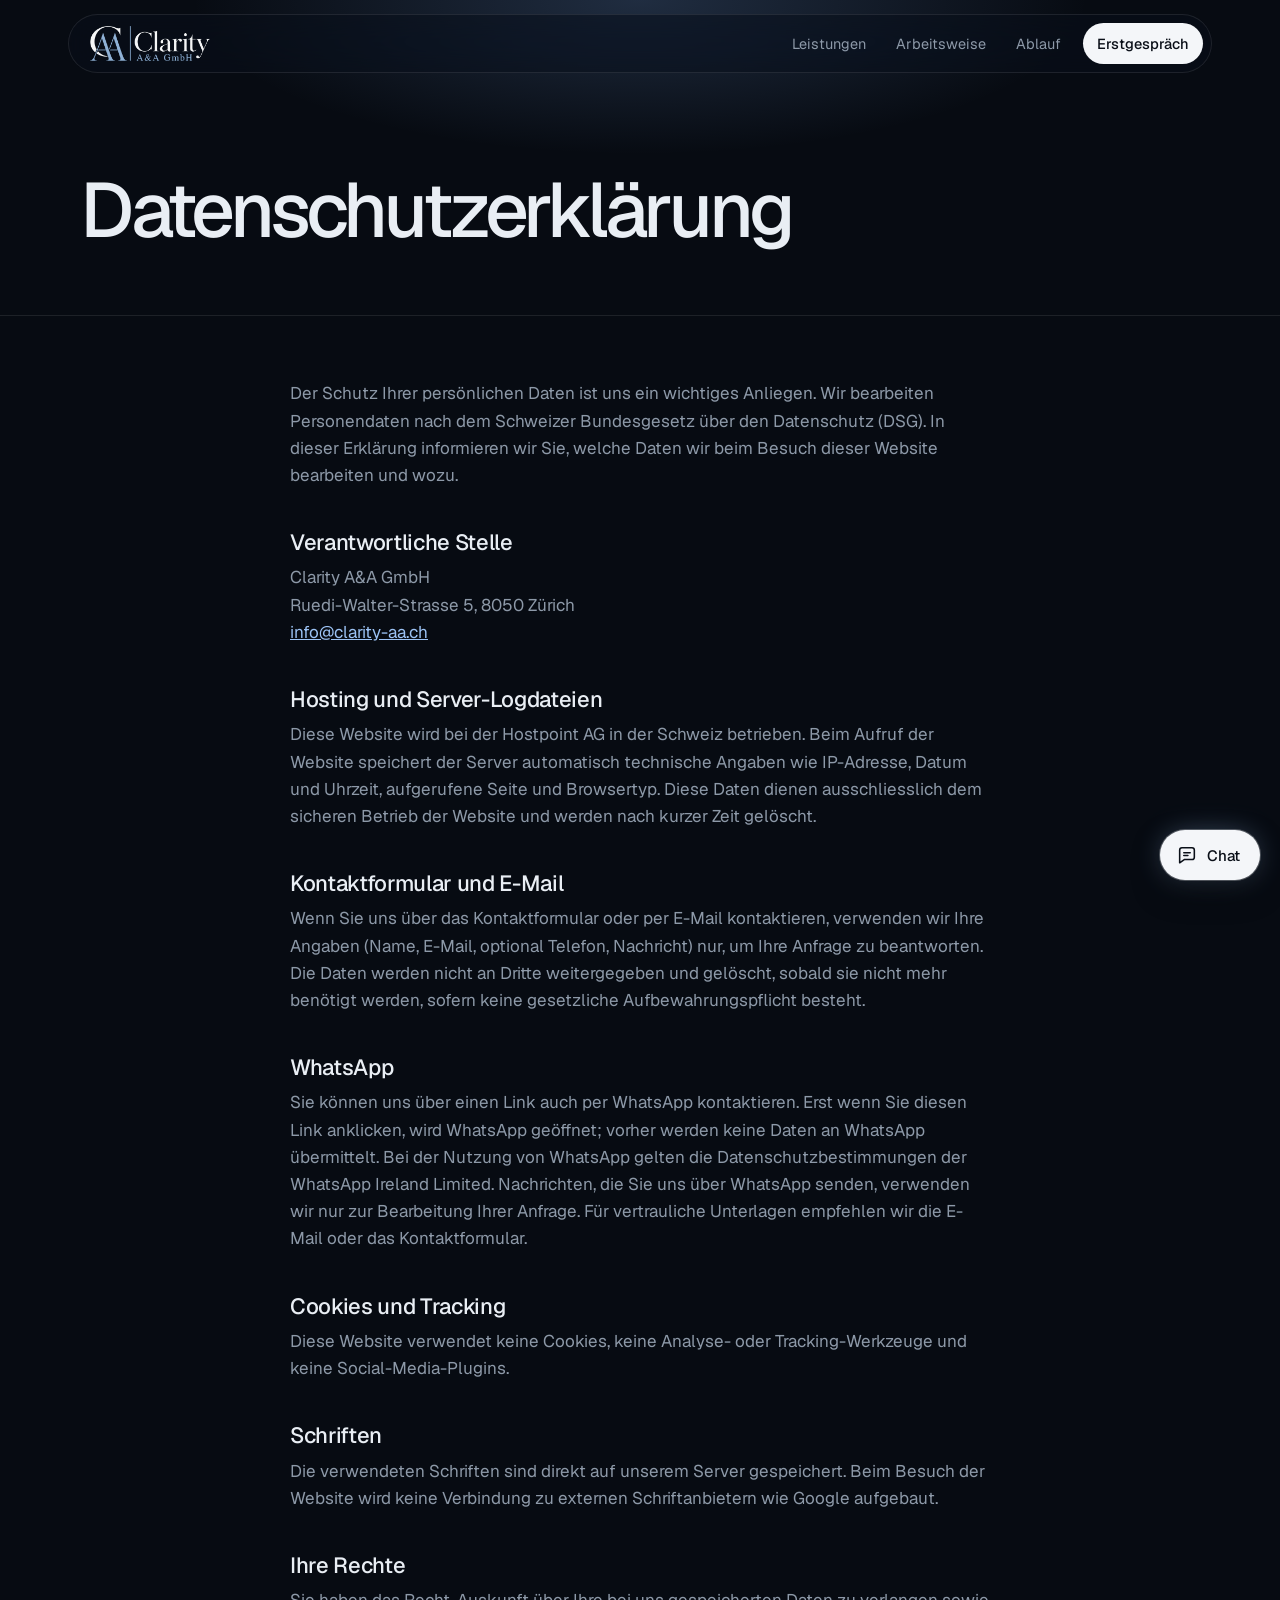
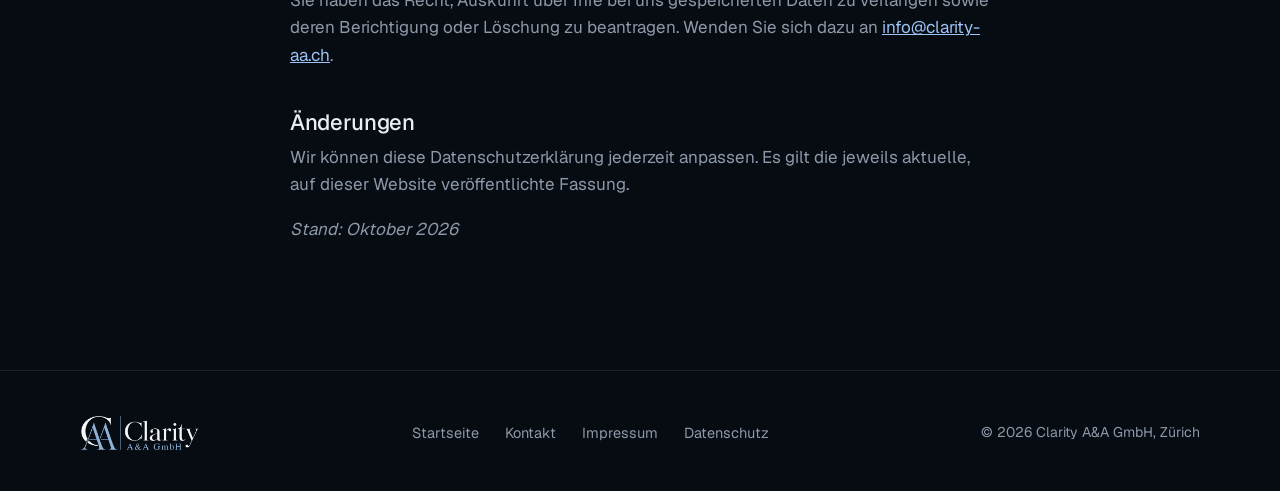
==== commit 1f43bbc5: "Chat-Fenster mit Weiterleitung an WhatsApp eingebaut Co-Authored-By: Claude Opus 5.5 <noreply@anthro" ====
--- a/datenschutz.html
+++ b/datenschutz.html
@@ -14,7 +14,7 @@
       ['wheel','touchstart','keydown','pointerdown','mousedown'].forEach(function(e){addEventListener(e,function(){user=true;},{passive:true,capture:true});});
       addEventListener('scroll',top,{passive:true});addEventListener('DOMContentLoaded',top);addEventListener('load',top);addEventListener('pageshow',top);top();var iv=setInterval(function(){if(user||Date.now()>until)clearInterval(iv);else top();},120);})();
   </script>
-  <link rel="stylesheet" href="styles.css?v=13">
+  <link rel="stylesheet" href="styles.css?v=14">
 </head>
 <body>
 
@@ -57,6 +57,9 @@
       <h2>Kontaktformular und E-Mail</h2>
       <p>Wenn Sie uns über das Kontaktformular oder per E-Mail kontaktieren, verwenden wir Ihre Angaben (Name, E-Mail, optional Telefon, Nachricht) nur, um Ihre Anfrage zu beantworten. Die Daten werden nicht an Dritte weitergegeben und gelöscht, sobald sie nicht mehr benötigt werden, sofern keine gesetzliche Aufbewahrungspflicht besteht.</p>
 
+      <h2>WhatsApp</h2>
+      <p>Sie können uns über einen Link auch per WhatsApp kontaktieren. Erst wenn Sie diesen Link anklicken, wird WhatsApp geöffnet; vorher werden keine Daten an WhatsApp übermittelt. Bei der Nutzung von WhatsApp gelten die Datenschutzbestimmungen der WhatsApp Ireland Limited. Nachrichten, die Sie uns über WhatsApp senden, verwenden wir nur zur Bearbeitung Ihrer Anfrage. Für vertrauliche Unterlagen empfehlen wir die E-Mail oder das Kontaktformular.</p>
+
       <h2>Cookies und Tracking</h2>
       <p>Diese Website verwendet keine Cookies, keine Analyse- oder Tracking-Werkzeuge und keine Social-Media-Plugins.</p>
 
@@ -85,6 +88,7 @@
     <p class="copyright">© <span id="year">2026</span> Clarity A&amp;A GmbH, Zürich</p>
   </div>
 </footer>
-<script src="script.js?v=13" defer></script>
+<script src="whatsapp.js?v=14" defer></script>
+<script src="script.js?v=14" defer></script>
 </body>
 </html>
--- a/styles.css
+++ b/styles.css
@@ -379,3 +379,70 @@
   *, *::before, *::after { transition-duration: 0s !important; animation: none !important; }
   .hero-inner > * { opacity: 1 !important; transform: none !important; }
 }
+
+/* ============ Chat (WhatsApp) ============ */
+.wa { position: fixed; right: 20px; bottom: 20px; z-index: 60; display: flex; flex-direction: column; align-items: flex-end; gap: 12px; }
+.wa-btn {
+  display: inline-flex; align-items: center; gap: 9px; height: 50px; padding: 0 20px 0 16px;
+  font: 500 15px/1 var(--font); color: #0a0f18; cursor: pointer;
+  background: var(--pearl); border: 0; border-radius: 999px;
+  box-shadow: 0 0 0 1px rgba(255,255,255,.25), 0 12px 36px -10px rgba(0,0,0,.7), 0 0 30px -6px rgba(156,195,245,.45);
+  transition: transform .25s var(--ease), background .2s;
+}
+.wa-btn:hover { background: #fff; transform: translateY(-2px); }
+.wa-btn svg { width: 22px; height: 22px; fill: none; stroke: #0a0f18; stroke-width: 1.7; stroke-linecap: round; stroke-linejoin: round; }
+.wa.open .wa-btn span { display: none; }
+.wa.open .wa-btn { width: 50px; padding: 0; justify-content: center; }
+
+.wa-chat {
+  width: min(370px, calc(100vw - 28px)); height: min(540px, calc(100vh - 120px));
+  display: flex; flex-direction: column; overflow: hidden; border-radius: 22px;
+  background: rgba(11, 16, 26, .96); border: 1px solid var(--border-2);
+  -webkit-backdrop-filter: blur(20px); backdrop-filter: blur(20px);
+  box-shadow: 0 30px 80px -24px rgba(0,0,0,.85), 0 0 50px -20px rgba(156,195,245,.35);
+  animation: wa-in .28s var(--ease); transform-origin: bottom right;
+}
+.wa-chat[hidden] { display: none; }
+@keyframes wa-in { from { opacity: 0; transform: translateY(10px) scale(.98); } to { opacity: 1; transform: none; } }
+.wa-head { display: flex; align-items: center; gap: 12px; padding: 14px 14px 14px 16px; border-bottom: 1px solid var(--border); }
+.wa-head img { width: 40px; height: 40px; border-radius: 12px; }
+.wa-head > div { flex: 1; min-width: 0; }
+.wa-name { margin: 0; font-size: 15px; font-weight: 500; color: var(--text); }
+.wa-status { margin: 0; font-size: 12.5px; color: var(--muted); display: flex; align-items: center; gap: 6px; }
+.wa-status::before { content: ""; width: 7px; height: 7px; border-radius: 50%; background: #6fd19a; flex-shrink: 0; }
+.wa-close { width: 34px; height: 34px; border-radius: 50%; border: 0; background: var(--glass-2); color: var(--text); font-size: 20px; line-height: 1; cursor: pointer; }
+.wa-close:hover { background: rgba(255,255,255,.12); }
+
+.wa-log { flex: 1; overflow-y: auto; padding: 18px 16px; display: flex; flex-direction: column; gap: 10px; overscroll-behavior: contain; }
+.wa-msg { max-width: 85%; padding: 10px 14px; border-radius: 16px; font-size: 14.5px; line-height: 1.45; white-space: pre-wrap; word-wrap: break-word; }
+.wa-msg.in { align-self: flex-start; background: var(--glass-2); color: var(--text); border-bottom-left-radius: 5px; }
+.wa-msg.out { align-self: flex-end; background: var(--pearl); color: #0a0f18; border-bottom-right-radius: 5px; }
+.wa-fallback { display: inline-block; margin-top: 8px; color: var(--ice-2); }
+.wa-chips { display: flex; flex-wrap: wrap; gap: 6px; margin-top: 2px; }
+.wa-chips button {
+  font: 400 13px/1 var(--font); color: var(--ice-2); padding: 8px 12px; border-radius: 999px; cursor: pointer;
+  background: transparent; border: 1px solid var(--border-2); transition: background .2s, border-color .2s, color .2s;
+}
+.wa-chips button:hover { border-color: var(--ice); }
+.wa-chips button.on { background: var(--ice-2); color: #0a0f18; border-color: var(--ice-2); }
+
+.wa-form { display: flex; align-items: flex-end; gap: 8px; padding: 12px; border-top: 1px solid var(--border); }
+.wa-form textarea {
+  flex: 1; resize: none; min-height: 44px; max-height: 120px; padding: 11px 14px; border-radius: 22px;
+  font: 400 15px/1.45 var(--font); color: var(--text);
+  background: rgba(5,8,14,.6); border: 1px solid var(--border-2);
+}
+.wa-form textarea:focus { outline: none; border-color: var(--ice); }
+.wa-send { width: 44px; height: 44px; flex-shrink: 0; border-radius: 50%; border: 0; background: var(--pearl); cursor: pointer; display: grid; place-items: center; }
+.wa-send:hover { background: #fff; }
+.wa-send svg { width: 20px; height: 20px; fill: #0a0f18; stroke: #0a0f18; stroke-width: 1.4; stroke-linejoin: round; }
+.wa-note { margin: 0; padding: 0 16px 12px; font-size: 11.5px; color: var(--muted); text-align: center; }
+.wa-sr { position: absolute; width: 1px; height: 1px; overflow: hidden; clip: rect(0 0 0 0); }
+.wa-open-link { all: unset; cursor: pointer; text-decoration: underline; text-decoration-color: rgba(156,195,245,.5); text-underline-offset: 4px; }
+.wa-open-link:hover { text-decoration-color: var(--ice); }
+@media (max-width: 760px) {
+  .wa { right: 14px; bottom: 14px; }
+  .wa-btn span { display: none; }
+  .wa-btn { width: 54px; height: 54px; padding: 0; justify-content: center; }
+  .wa-chat { height: min(560px, calc(100svh - 100px)); }
+}
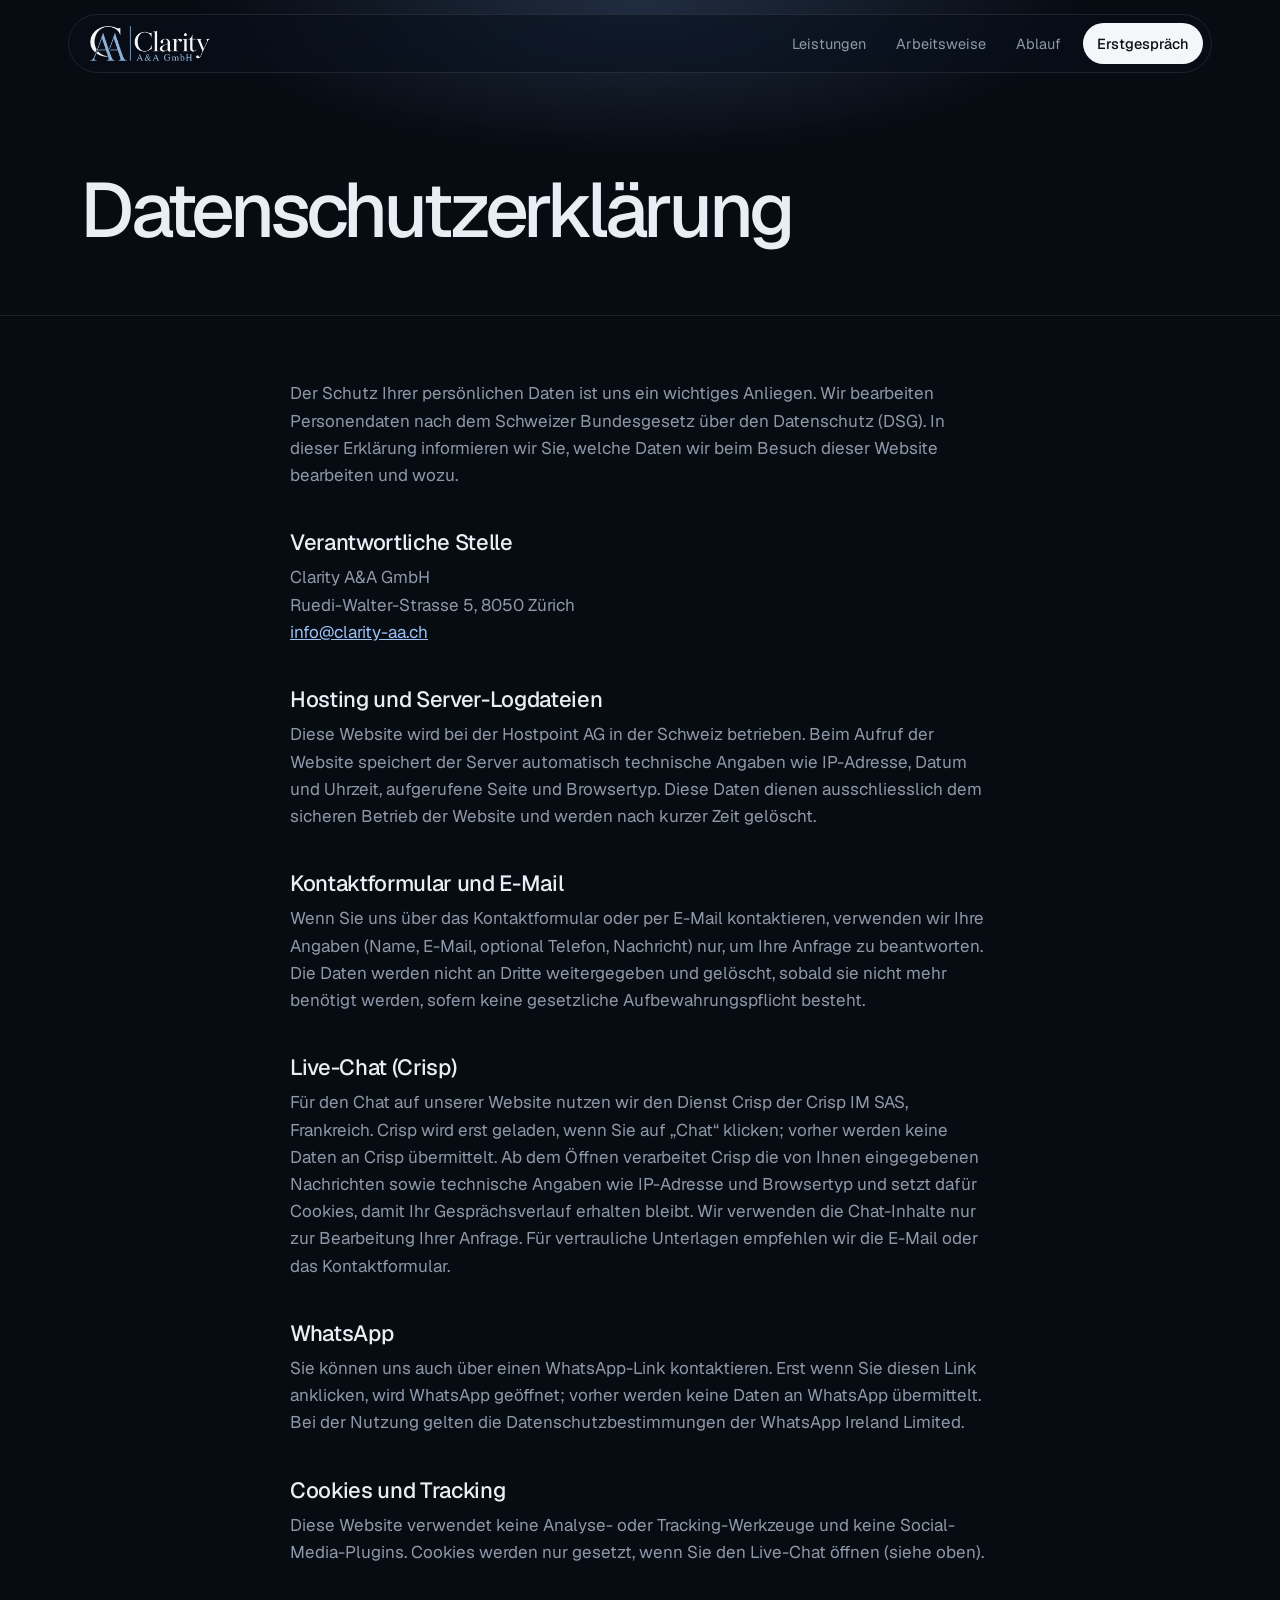
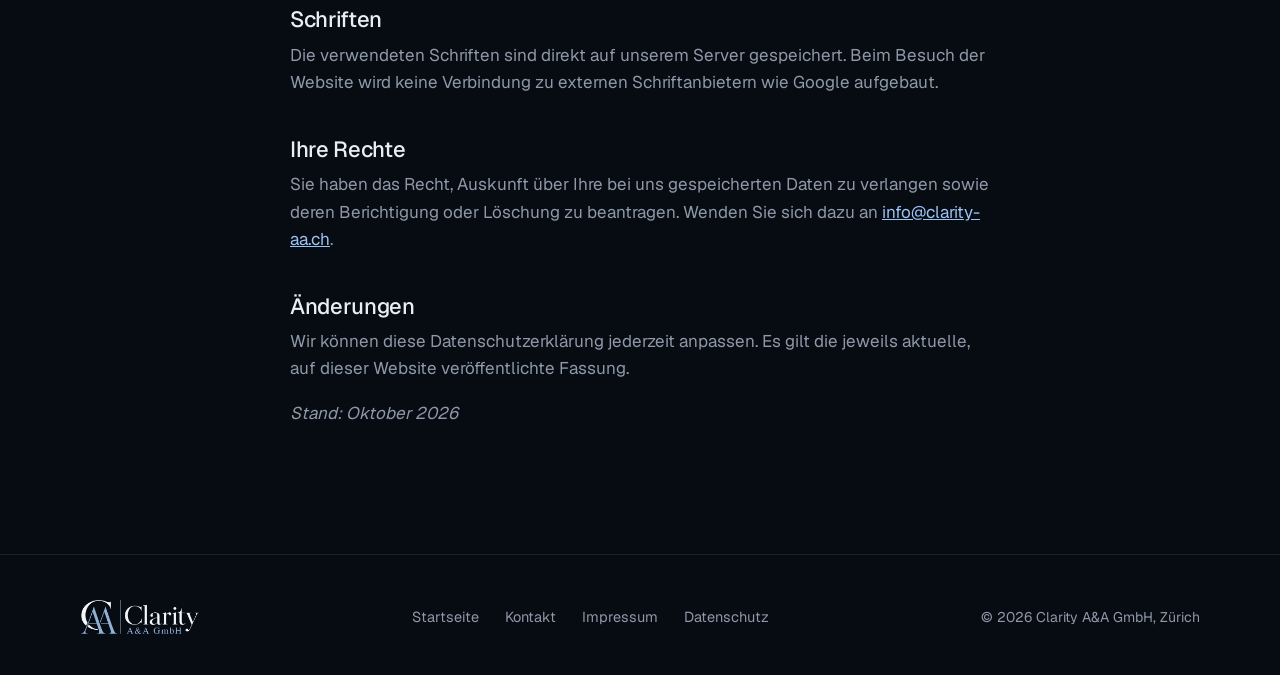
==== commit 6733e63d: "Chat auf Crisp umgebaut (lädt erst bei Klick), WhatsApp als Kontaktlink Co-Authored-By: Claude Opus " ====
--- a/datenschutz.html
+++ b/datenschutz.html
@@ -14,7 +14,7 @@
       ['wheel','touchstart','keydown','pointerdown','mousedown'].forEach(function(e){addEventListener(e,function(){user=true;},{passive:true,capture:true});});
       addEventListener('scroll',top,{passive:true});addEventListener('DOMContentLoaded',top);addEventListener('load',top);addEventListener('pageshow',top);top();var iv=setInterval(function(){if(user||Date.now()>until)clearInterval(iv);else top();},120);})();
   </script>
-  <link rel="stylesheet" href="styles.css?v=14">
+  <link rel="stylesheet" href="styles.css?v=16">
 </head>
 <body>
 
@@ -57,11 +57,14 @@
       <h2>Kontaktformular und E-Mail</h2>
       <p>Wenn Sie uns über das Kontaktformular oder per E-Mail kontaktieren, verwenden wir Ihre Angaben (Name, E-Mail, optional Telefon, Nachricht) nur, um Ihre Anfrage zu beantworten. Die Daten werden nicht an Dritte weitergegeben und gelöscht, sobald sie nicht mehr benötigt werden, sofern keine gesetzliche Aufbewahrungspflicht besteht.</p>
 
+      <h2>Live-Chat (Crisp)</h2>
+      <p>Für den Chat auf unserer Website nutzen wir den Dienst Crisp der Crisp IM SAS, Frankreich. Crisp wird erst geladen, wenn Sie auf „Chat“ klicken; vorher werden keine Daten an Crisp übermittelt. Ab dem Öffnen verarbeitet Crisp die von Ihnen eingegebenen Nachrichten sowie technische Angaben wie IP-Adresse und Browsertyp und setzt dafür Cookies, damit Ihr Gesprächsverlauf erhalten bleibt. Wir verwenden die Chat-Inhalte nur zur Bearbeitung Ihrer Anfrage. Für vertrauliche Unterlagen empfehlen wir die E-Mail oder das Kontaktformular.</p>
+
       <h2>WhatsApp</h2>
-      <p>Sie können uns über einen Link auch per WhatsApp kontaktieren. Erst wenn Sie diesen Link anklicken, wird WhatsApp geöffnet; vorher werden keine Daten an WhatsApp übermittelt. Bei der Nutzung von WhatsApp gelten die Datenschutzbestimmungen der WhatsApp Ireland Limited. Nachrichten, die Sie uns über WhatsApp senden, verwenden wir nur zur Bearbeitung Ihrer Anfrage. Für vertrauliche Unterlagen empfehlen wir die E-Mail oder das Kontaktformular.</p>
+      <p>Sie können uns auch über einen WhatsApp-Link kontaktieren. Erst wenn Sie diesen Link anklicken, wird WhatsApp geöffnet; vorher werden keine Daten an WhatsApp übermittelt. Bei der Nutzung gelten die Datenschutzbestimmungen der WhatsApp Ireland Limited.</p>
 
       <h2>Cookies und Tracking</h2>
-      <p>Diese Website verwendet keine Cookies, keine Analyse- oder Tracking-Werkzeuge und keine Social-Media-Plugins.</p>
+      <p>Diese Website verwendet keine Analyse- oder Tracking-Werkzeuge und keine Social-Media-Plugins. Cookies werden nur gesetzt, wenn Sie den Live-Chat öffnen (siehe oben).</p>
 
       <h2>Schriften</h2>
       <p>Die verwendeten Schriften sind direkt auf unserem Server gespeichert. Beim Besuch der Website wird keine Verbindung zu externen Schriftanbietern wie Google aufgebaut.</p>
@@ -88,7 +91,7 @@
     <p class="copyright">© <span id="year">2026</span> Clarity A&amp;A GmbH, Zürich</p>
   </div>
 </footer>
-<script src="whatsapp.js?v=14" defer></script>
-<script src="script.js?v=14" defer></script>
+<script src="chat.js?v=16" defer></script>
+<script src="script.js?v=16" defer></script>
 </body>
 </html>
--- a/styles.css
+++ b/styles.css
@@ -380,69 +380,20 @@
   .hero-inner > * { opacity: 1 !important; transform: none !important; }
 }
 
-/* ============ Chat (WhatsApp) ============ */
-.wa { position: fixed; right: 20px; bottom: 20px; z-index: 60; display: flex; flex-direction: column; align-items: flex-end; gap: 12px; }
-.wa-btn {
+/* ============ Chat-Button (lädt Crisp erst bei Klick) ============ */
+.chat-btn {
+  position: fixed; right: 20px; bottom: 20px; z-index: 60;
   display: inline-flex; align-items: center; gap: 9px; height: 50px; padding: 0 20px 0 16px;
   font: 500 15px/1 var(--font); color: #0a0f18; cursor: pointer;
   background: var(--pearl); border: 0; border-radius: 999px;
   box-shadow: 0 0 0 1px rgba(255,255,255,.25), 0 12px 36px -10px rgba(0,0,0,.7), 0 0 30px -6px rgba(156,195,245,.45);
-  transition: transform .25s var(--ease), background .2s;
-}
-.wa-btn:hover { background: #fff; transform: translateY(-2px); }
-.wa-btn svg { width: 22px; height: 22px; fill: none; stroke: #0a0f18; stroke-width: 1.7; stroke-linecap: round; stroke-linejoin: round; }
-.wa.open .wa-btn span { display: none; }
-.wa.open .wa-btn { width: 50px; padding: 0; justify-content: center; }
-
-.wa-chat {
-  width: min(370px, calc(100vw - 28px)); height: min(540px, calc(100vh - 120px));
-  display: flex; flex-direction: column; overflow: hidden; border-radius: 22px;
-  background: rgba(11, 16, 26, .96); border: 1px solid var(--border-2);
-  -webkit-backdrop-filter: blur(20px); backdrop-filter: blur(20px);
-  box-shadow: 0 30px 80px -24px rgba(0,0,0,.85), 0 0 50px -20px rgba(156,195,245,.35);
-  animation: wa-in .28s var(--ease); transform-origin: bottom right;
-}
-.wa-chat[hidden] { display: none; }
-@keyframes wa-in { from { opacity: 0; transform: translateY(10px) scale(.98); } to { opacity: 1; transform: none; } }
-.wa-head { display: flex; align-items: center; gap: 12px; padding: 14px 14px 14px 16px; border-bottom: 1px solid var(--border); }
-.wa-head img { width: 40px; height: 40px; border-radius: 12px; }
-.wa-head > div { flex: 1; min-width: 0; }
-.wa-name { margin: 0; font-size: 15px; font-weight: 500; color: var(--text); }
-.wa-status { margin: 0; font-size: 12.5px; color: var(--muted); display: flex; align-items: center; gap: 6px; }
-.wa-status::before { content: ""; width: 7px; height: 7px; border-radius: 50%; background: #6fd19a; flex-shrink: 0; }
-.wa-close { width: 34px; height: 34px; border-radius: 50%; border: 0; background: var(--glass-2); color: var(--text); font-size: 20px; line-height: 1; cursor: pointer; }
-.wa-close:hover { background: rgba(255,255,255,.12); }
-
-.wa-log { flex: 1; overflow-y: auto; padding: 18px 16px; display: flex; flex-direction: column; gap: 10px; overscroll-behavior: contain; }
-.wa-msg { max-width: 85%; padding: 10px 14px; border-radius: 16px; font-size: 14.5px; line-height: 1.45; white-space: pre-wrap; word-wrap: break-word; }
-.wa-msg.in { align-self: flex-start; background: var(--glass-2); color: var(--text); border-bottom-left-radius: 5px; }
-.wa-msg.out { align-self: flex-end; background: var(--pearl); color: #0a0f18; border-bottom-right-radius: 5px; }
-.wa-fallback { display: inline-block; margin-top: 8px; color: var(--ice-2); }
-.wa-chips { display: flex; flex-wrap: wrap; gap: 6px; margin-top: 2px; }
-.wa-chips button {
-  font: 400 13px/1 var(--font); color: var(--ice-2); padding: 8px 12px; border-radius: 999px; cursor: pointer;
-  background: transparent; border: 1px solid var(--border-2); transition: background .2s, border-color .2s, color .2s;
-}
-.wa-chips button:hover { border-color: var(--ice); }
-.wa-chips button.on { background: var(--ice-2); color: #0a0f18; border-color: var(--ice-2); }
-
-.wa-form { display: flex; align-items: flex-end; gap: 8px; padding: 12px; border-top: 1px solid var(--border); }
-.wa-form textarea {
-  flex: 1; resize: none; min-height: 44px; max-height: 120px; padding: 11px 14px; border-radius: 22px;
-  font: 400 15px/1.45 var(--font); color: var(--text);
-  background: rgba(5,8,14,.6); border: 1px solid var(--border-2);
-}
-.wa-form textarea:focus { outline: none; border-color: var(--ice); }
-.wa-send { width: 44px; height: 44px; flex-shrink: 0; border-radius: 50%; border: 0; background: var(--pearl); cursor: pointer; display: grid; place-items: center; }
-.wa-send:hover { background: #fff; }
-.wa-send svg { width: 20px; height: 20px; fill: #0a0f18; stroke: #0a0f18; stroke-width: 1.4; stroke-linejoin: round; }
-.wa-note { margin: 0; padding: 0 16px 12px; font-size: 11.5px; color: var(--muted); text-align: center; }
-.wa-sr { position: absolute; width: 1px; height: 1px; overflow: hidden; clip: rect(0 0 0 0); }
-.wa-open-link { all: unset; cursor: pointer; text-decoration: underline; text-decoration-color: rgba(156,195,245,.5); text-underline-offset: 4px; }
-.wa-open-link:hover { text-decoration-color: var(--ice); }
+  transition: transform .25s var(--ease), background .2s, opacity .3s;
+}
+.chat-btn:hover { background: #fff; transform: translateY(-2px); }
+.chat-btn svg { width: 22px; height: 22px; fill: none; stroke: #0a0f18; stroke-width: 1.7; stroke-linecap: round; stroke-linejoin: round; }
+.chat-btn.loading { opacity: .7; cursor: progress; }
+.chat-btn.gone { opacity: 0; visibility: hidden; pointer-events: none; }
 @media (max-width: 760px) {
-  .wa { right: 14px; bottom: 14px; }
-  .wa-btn span { display: none; }
-  .wa-btn { width: 54px; height: 54px; padding: 0; justify-content: center; }
-  .wa-chat { height: min(560px, calc(100svh - 100px)); }
-}
+  .chat-btn { right: 14px; bottom: 14px; width: 54px; height: 54px; padding: 0; justify-content: center; }
+  .chat-btn span { display: none; }
+}
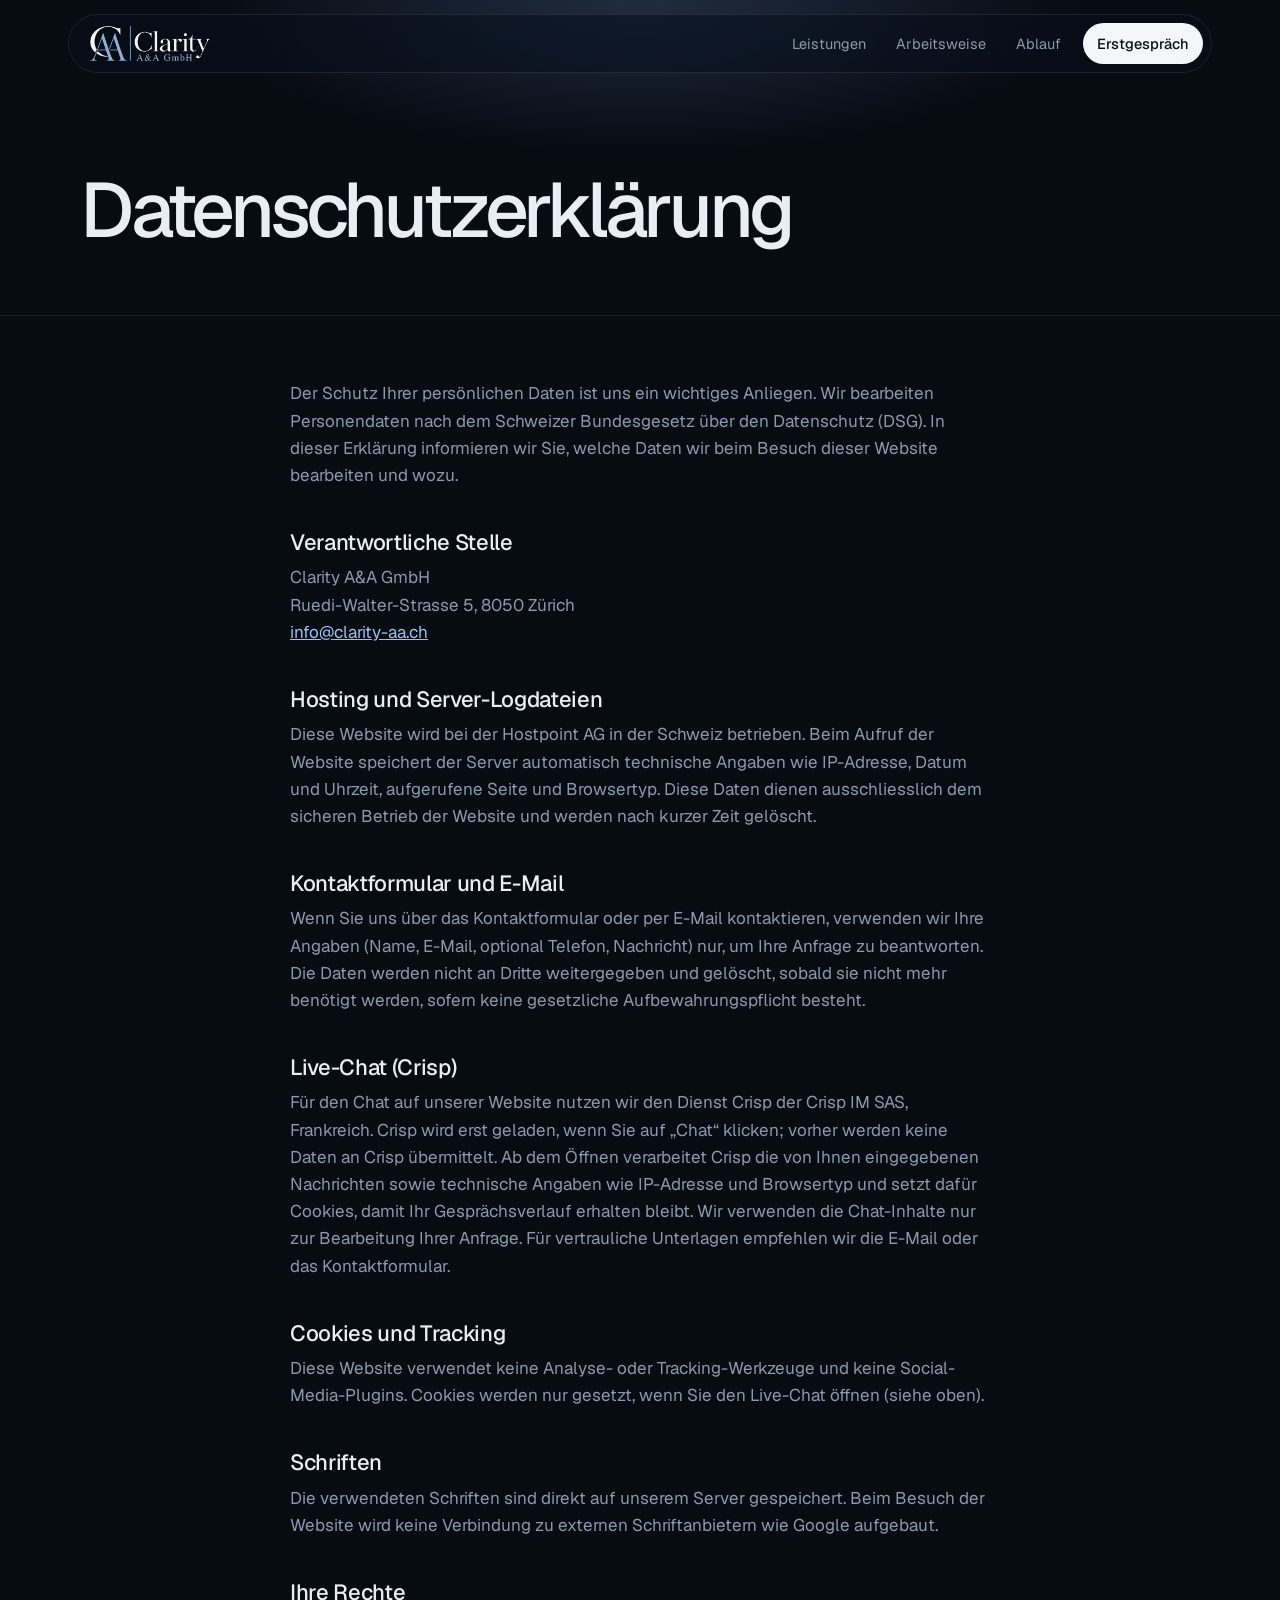
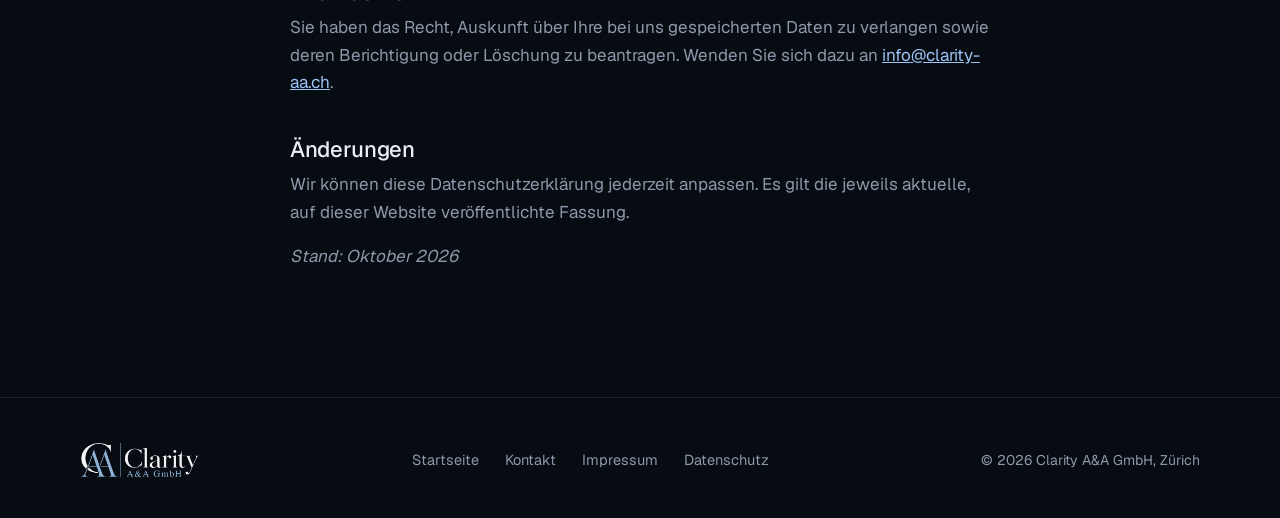
==== commit 075bde0e: "WhatsApp vollständig entfernt Co-Authored-By: Claude Opus 5.5 <noreply@anthropic.com> Claude-Session" ====
--- a/datenschutz.html
+++ b/datenschutz.html
@@ -14,7 +14,7 @@
       ['wheel','touchstart','keydown','pointerdown','mousedown'].forEach(function(e){addEventListener(e,function(){user=true;},{passive:true,capture:true});});
       addEventListener('scroll',top,{passive:true});addEventListener('DOMContentLoaded',top);addEventListener('load',top);addEventListener('pageshow',top);top();var iv=setInterval(function(){if(user||Date.now()>until)clearInterval(iv);else top();},120);})();
   </script>
-  <link rel="stylesheet" href="styles.css?v=16">
+  <link rel="stylesheet" href="styles.css?v=17">
 </head>
 <body>
 
@@ -60,8 +60,6 @@
       <h2>Live-Chat (Crisp)</h2>
       <p>Für den Chat auf unserer Website nutzen wir den Dienst Crisp der Crisp IM SAS, Frankreich. Crisp wird erst geladen, wenn Sie auf „Chat“ klicken; vorher werden keine Daten an Crisp übermittelt. Ab dem Öffnen verarbeitet Crisp die von Ihnen eingegebenen Nachrichten sowie technische Angaben wie IP-Adresse und Browsertyp und setzt dafür Cookies, damit Ihr Gesprächsverlauf erhalten bleibt. Wir verwenden die Chat-Inhalte nur zur Bearbeitung Ihrer Anfrage. Für vertrauliche Unterlagen empfehlen wir die E-Mail oder das Kontaktformular.</p>
 
-      <h2>WhatsApp</h2>
-      <p>Sie können uns auch über einen WhatsApp-Link kontaktieren. Erst wenn Sie diesen Link anklicken, wird WhatsApp geöffnet; vorher werden keine Daten an WhatsApp übermittelt. Bei der Nutzung gelten die Datenschutzbestimmungen der WhatsApp Ireland Limited.</p>
 
       <h2>Cookies und Tracking</h2>
       <p>Diese Website verwendet keine Analyse- oder Tracking-Werkzeuge und keine Social-Media-Plugins. Cookies werden nur gesetzt, wenn Sie den Live-Chat öffnen (siehe oben).</p>
@@ -91,7 +89,7 @@
     <p class="copyright">© <span id="year">2026</span> Clarity A&amp;A GmbH, Zürich</p>
   </div>
 </footer>
-<script src="chat.js?v=16" defer></script>
-<script src="script.js?v=16" defer></script>
+<script src="chat.js?v=17" defer></script>
+<script src="script.js?v=17" defer></script>
 </body>
 </html>
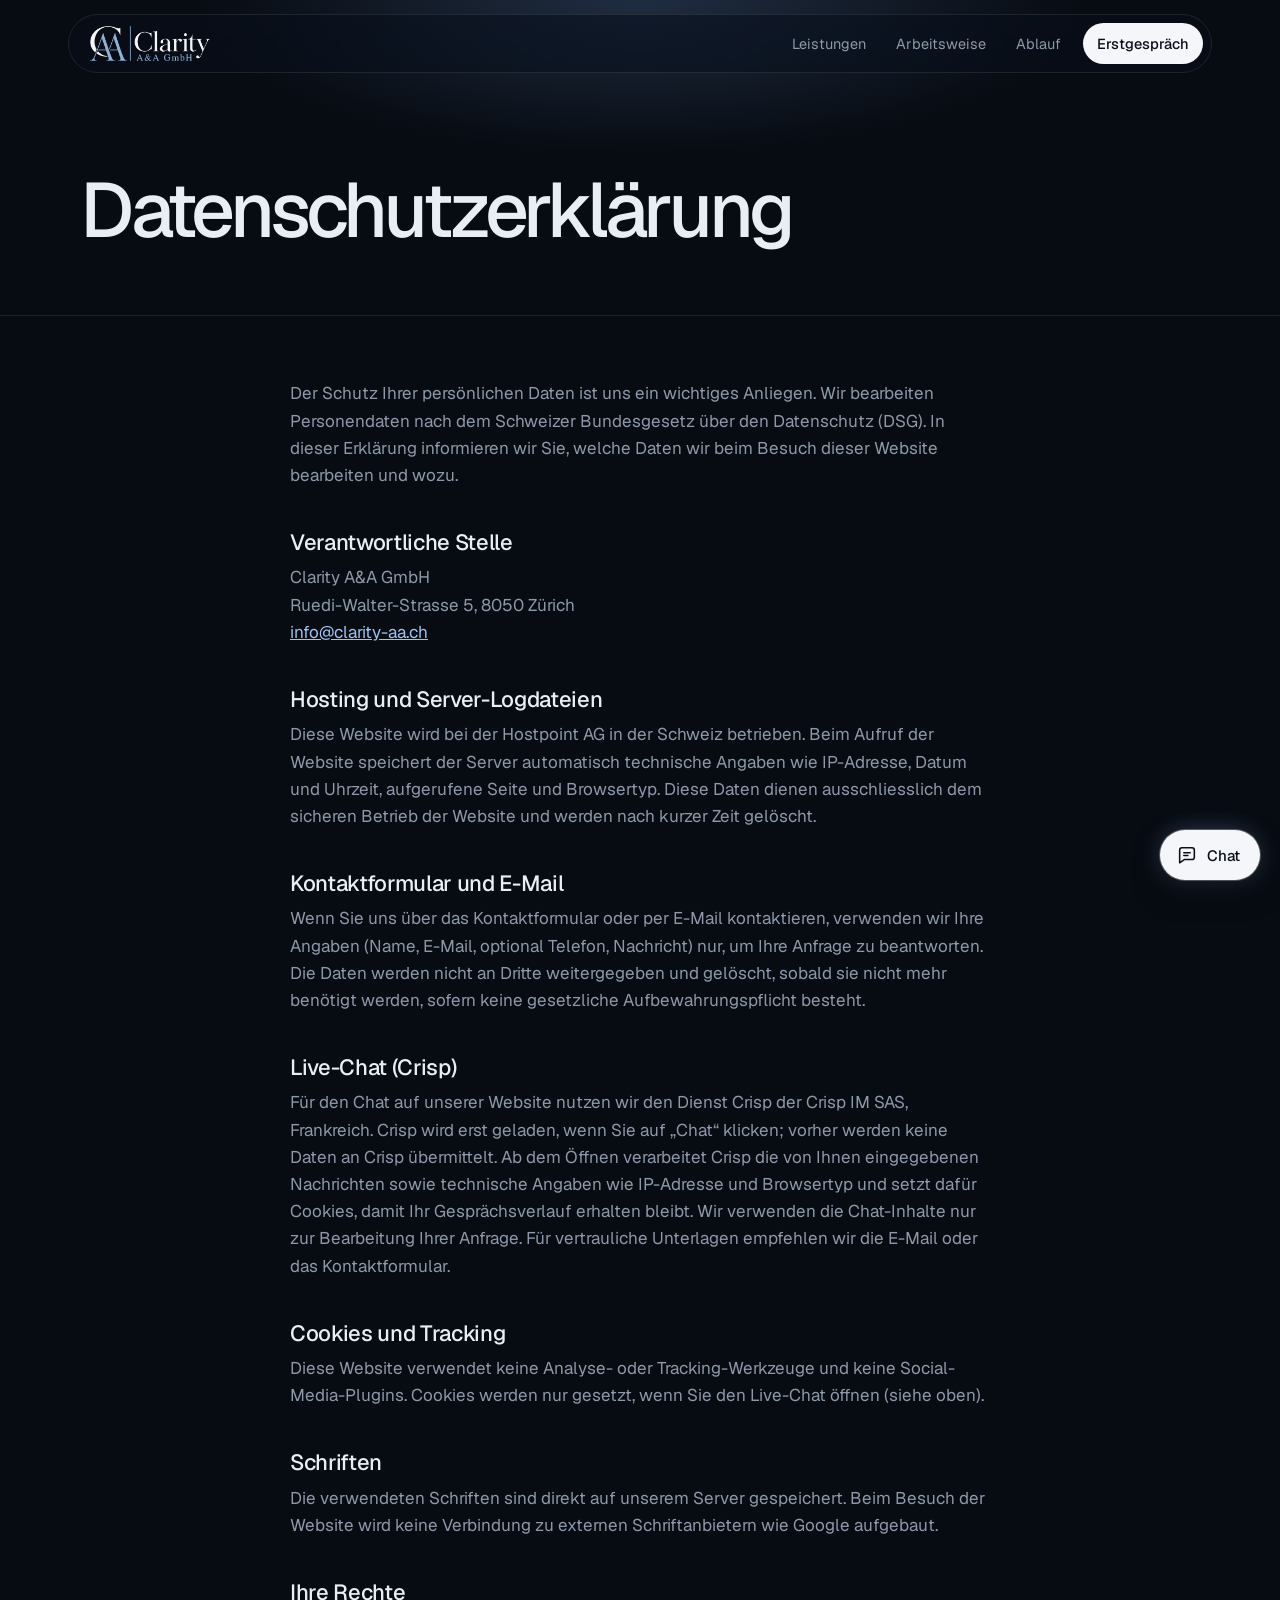
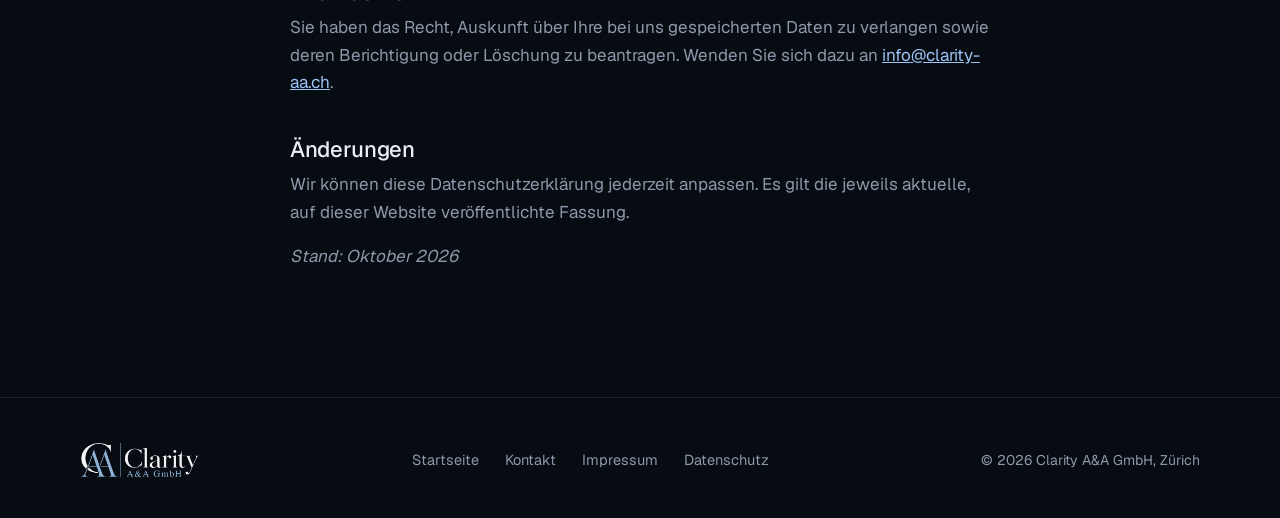
==== commit 5ad3c8cf: "Crisp Website ID eingetragen, Chat aktiv Co-Authored-By: Claude Opus 5.5 <noreply@anthropic.com> Cla" ====
--- a/datenschutz.html
+++ b/datenschutz.html
@@ -14,7 +14,7 @@
       ['wheel','touchstart','keydown','pointerdown','mousedown'].forEach(function(e){addEventListener(e,function(){user=true;},{passive:true,capture:true});});
       addEventListener('scroll',top,{passive:true});addEventListener('DOMContentLoaded',top);addEventListener('load',top);addEventListener('pageshow',top);top();var iv=setInterval(function(){if(user||Date.now()>until)clearInterval(iv);else top();},120);})();
   </script>
-  <link rel="stylesheet" href="styles.css?v=17">
+  <link rel="stylesheet" href="styles.css?v=18">
 </head>
 <body>
 
@@ -89,7 +89,7 @@
     <p class="copyright">© <span id="year">2026</span> Clarity A&amp;A GmbH, Zürich</p>
   </div>
 </footer>
-<script src="chat.js?v=17" defer></script>
-<script src="script.js?v=17" defer></script>
+<script src="chat.js?v=18" defer></script>
+<script src="script.js?v=18" defer></script>
 </body>
 </html>
